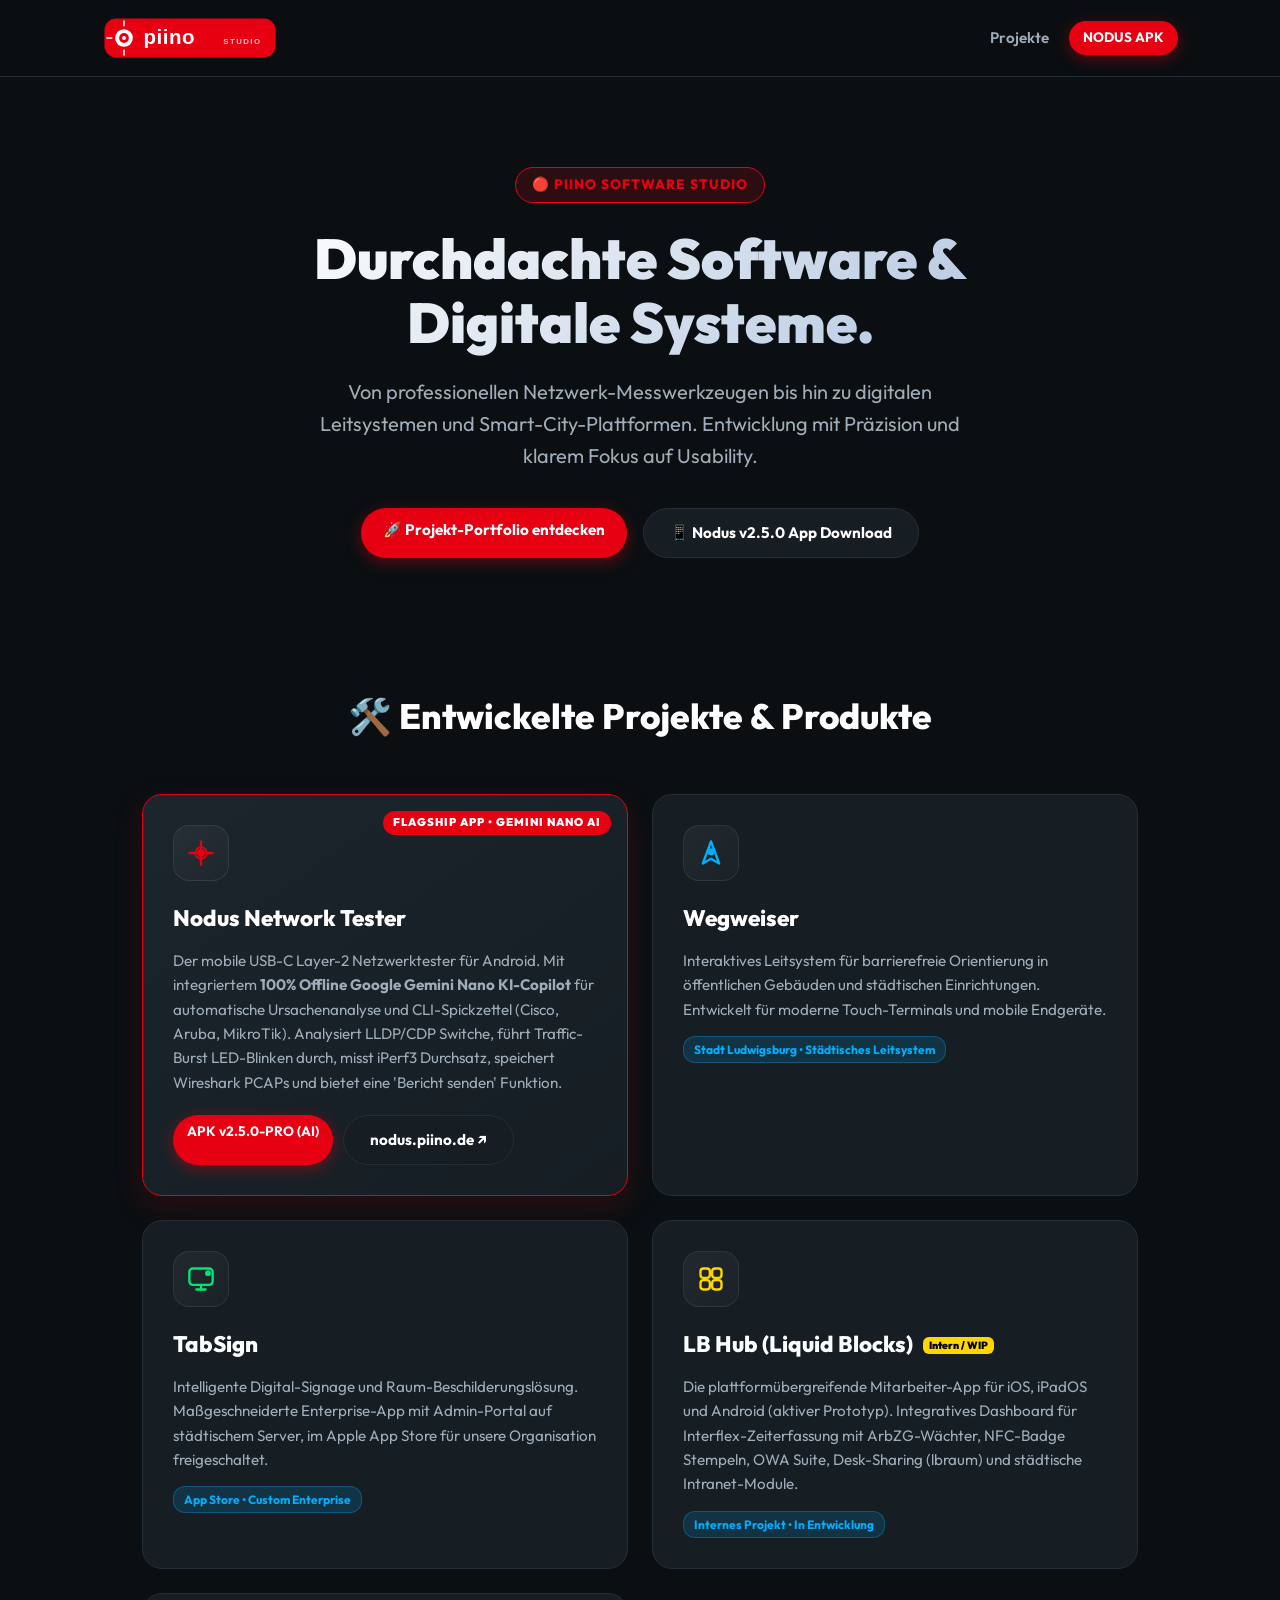
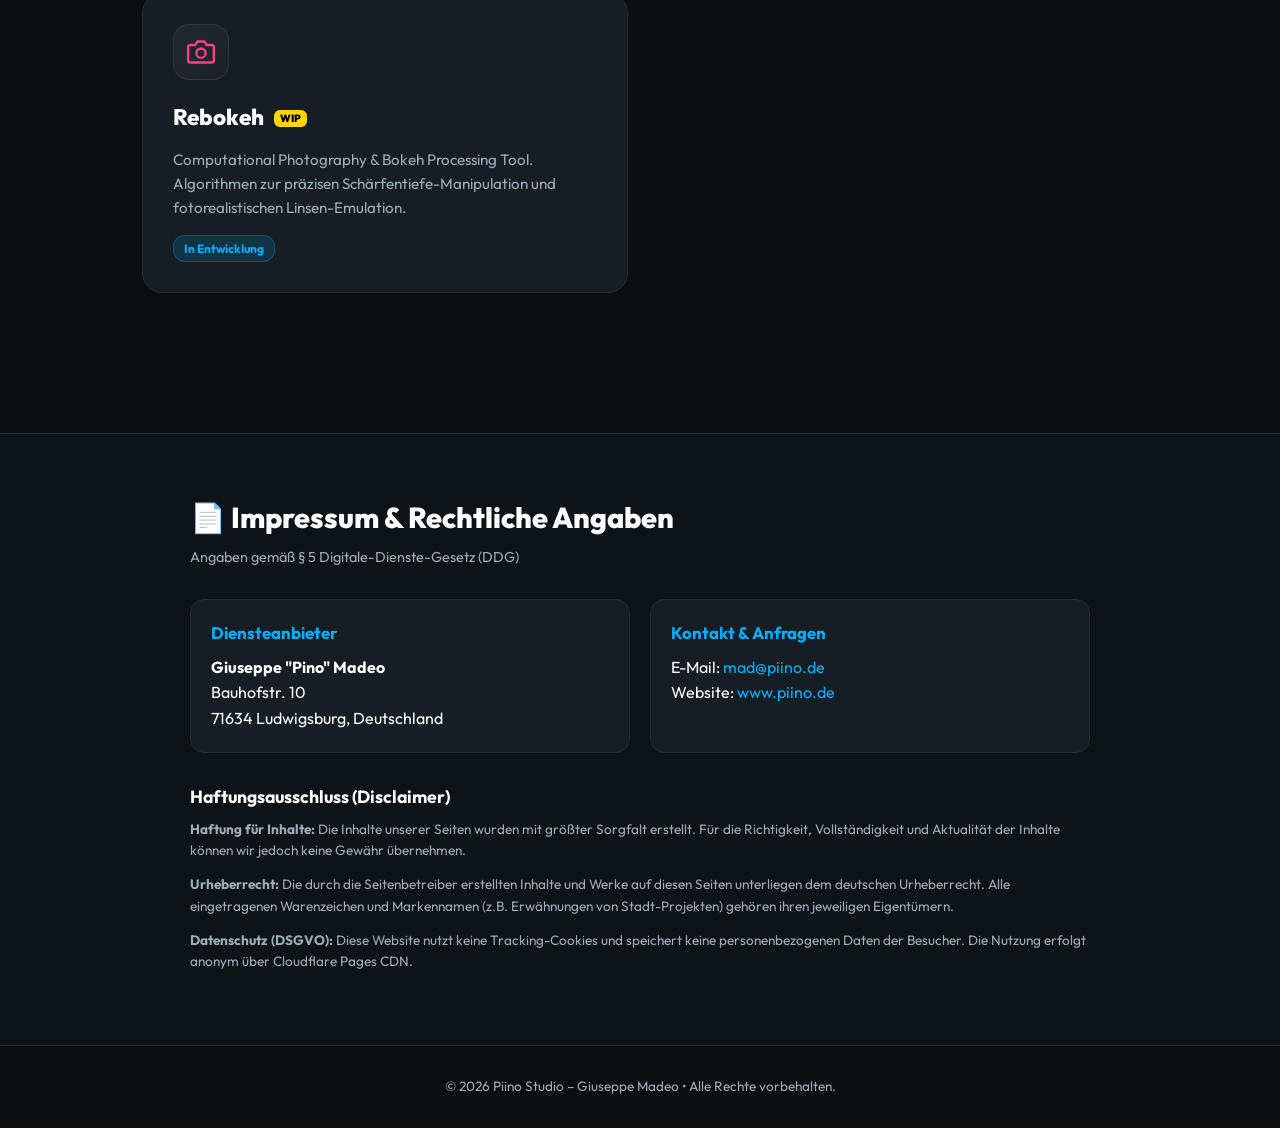
==== index.html @ a386ac79 "feat: Add Gemini Nano On-Device AI Copilot showcase & v2.5.0-PRO features to piino.de and nodus.piin" ====
<!DOCTYPE html>
<html lang="de">
<head>
  <meta charset="UTF-8">
  <meta name="viewport" content="width=device-width, initial-scale=1.0">
  <title>Piino Studio - Software & Digitale Lösungen</title>
  <meta name="description" content="Piino Studio entwickelt innovative Softwarelösungen: Nodus Netzwerktester, Wegweiser, TabSign und digitale Plattformen.">
  <link rel="preconnect" href="https://fonts.googleapis.com">
  <link rel="preconnect" href="https://fonts.gstatic.com" crossorigin>
  <link href="https://fonts.googleapis.com/css2?family=Outfit:wght@400;600;800;900&display=swap" rel="stylesheet">
  <link rel="stylesheet" href="styles.css">
</head>
<body>

  <!-- Navbar -->
  <nav class="navbar">
    <a href="#" class="nav-brand">
      <img src="piino-logo-legal.svg" alt="Piino Studio Logo" class="nav-logo-svg">
    </a>
    <div class="nav-links">
      <a href="#projekte" class="nav-link">Projekte</a>
      <a href="downloads/Nodus-v2.0.0-PRO.apk" download class="btn-primary btn-sm">NODUS APK</a>
    </div>
  </nav>

  <!-- Hero Section -->
  <section class="hero">
    <div class="badge-nintendo">🔴 PIINO SOFTWARE STUDIO</div>
    <h1>Durchdachte Software & Digitale Systeme.</h1>
    <p>Von professionellen Netzwerk-Messwerkzeugen bis hin zu digitalen Leitsystemen und Smart-City-Plattformen. Entwicklung mit Präzision und klarem Fokus auf Usability.</p>
    
    <div class="hero-actions">
      <a href="#projekte" class="btn-primary">🚀 Projekt-Portfolio entdecken</a>
      <a href="downloads/Nodus-v2.5.0-PRO.apk" download class="btn-secondary">📱 Nodus v2.5.0 App Download</a>
    </div>
  </section>

  <!-- Projects Showcase Section -->
  <section id="projekte" class="features">
    <h2 class="section-title">🛠️ Entwickelte Projekte & Produkte</h2>
    
    <div class="grid">
      <!-- Nodus (Flagship) -->
      <div class="card card-featured">
        <div class="card-badge">FLAGSHIP APP &bull; GEMINI NANO AI</div>
        <div class="card-icon-svg">
          <svg xmlns="http://www.w3.org/2000/svg" viewBox="0 0 24 24" fill="none" stroke="#E60012" stroke-width="2" stroke-linecap="round" stroke-linejoin="round">
            <path d="M12 2v6m0 8v6M2 12h6m8 0h6"/>
            <circle cx="12" cy="12" r="5" stroke="#E60012" stroke-width="1.5" fill="none"/>
            <circle cx="12" cy="12" r="2.5" fill="#E60012"/>
          </svg>
        </div>
        <h3>Nodus Network Tester</h3>
        <p>Der mobile USB-C Layer-2 Netzwerktester für Android. Mit integriertem <strong>100% Offline Google Gemini Nano KI-Copilot</strong> für automatische Ursachenanalyse und CLI-Spickzettel (Cisco, Aruba, MikroTik). Analysiert LLDP/CDP Switche, führt Traffic-Burst LED-Blinken durch, misst iPerf3 Durchsatz, speichert Wireshark PCAPs und bietet eine 'Bericht senden' Funktion.</p>
        <div class="card-actions">
          <a href="downloads/Nodus-v2.5.0-PRO.apk" download class="btn-primary btn-sm">APK v2.5.0-PRO (AI)</a>
          <a href="https://nodus.piino.de" target="_blank" class="btn-secondary btn-sm">nodus.piino.de ↗</a>
        </div>
      </div>

      <!-- Wegweiser -->
      <div class="card">
        <div class="card-icon-svg">
          <svg xmlns="http://www.w3.org/2000/svg" viewBox="0 0 24 24" fill="none" stroke="#00B0FF" stroke-width="2" stroke-linecap="round" stroke-linejoin="round">
            <polygon points="12 2 19 21 12 17 5 21 12 2"/>
            <circle cx="12" cy="11" r="2" fill="#00B0FF"/>
          </svg>
        </div>
        <h3>Wegweiser</h3>
        <p>Interaktives Leitsystem für barrierefreie Orientierung in öffentlichen Gebäuden und städtischen Einrichtungen. Entwickelt für moderne Touch-Terminals und mobile Endgeräte.</p>
        <div class="card-tag">Stadt Ludwigsburg &bull; Städtisches Leitsystem</div>
      </div>

      <!-- TabSign -->
      <div class="card">
        <div class="card-icon-svg">
          <svg xmlns="http://www.w3.org/2000/svg" viewBox="0 0 24 24" fill="none" stroke="#00E676" stroke-width="2" stroke-linecap="round" stroke-linejoin="round">
            <rect x="2" y="3" width="20" height="14" rx="3"/>
            <line x1="8" y1="21" x2="16" y2="21"/>
            <line x1="12" y1="17" x2="12" y2="21"/>
            <circle cx="18" cy="7" r="1.5" fill="#00E676"/>
          </svg>
        </div>
        <h3>TabSign</h3>
        <p>Intelligente Digital-Signage und Raum-Beschilderungslösung. Maßgeschneiderte Enterprise-App mit Admin-Portal auf städtischem Server, im Apple App Store für unsere Organisation freigeschaltet.</p>
        <div class="card-tag">App Store &bull; Custom Enterprise</div>
      </div>

      <!-- LB Hub (Liquid Blocks) -->
      <div class="card">
        <div class="card-icon-svg">
          <svg xmlns="http://www.w3.org/2000/svg" viewBox="0 0 24 24" fill="none" stroke="#FFD600" stroke-width="2" stroke-linecap="round" stroke-linejoin="round">
            <rect x="3" y="3" width="8" height="8" rx="2.5"/>
            <rect x="13" y="3" width="8" height="8" rx="2.5"/>
            <rect x="3" y="13" width="8" height="8" rx="2.5"/>
            <rect x="13" y="13" width="8" height="8" rx="2.5"/>
          </svg>
        </div>
        <h3>LB Hub (Liquid Blocks) <span class="wip-badge">Intern / WIP</span></h3>
        <p>Die plattformübergreifende Mitarbeiter-App für iOS, iPadOS und Android (aktiver Prototyp). Integratives Dashboard für Interflex-Zeiterfassung mit ArbZG-Wächter, NFC-Badge Stempeln, OWA Suite, Desk-Sharing (lbraum) und städtische Intranet-Module.</p>
        <div class="card-tag">Internes Projekt &bull; In Entwicklung</div>
      </div>

      <!-- Rebokeh (WIP) -->
      <div class="card">
        <div class="card-icon-svg">
          <svg xmlns="http://www.w3.org/2000/svg" viewBox="0 0 24 24" fill="none" stroke="#FF4081" stroke-width="2" stroke-linecap="round" stroke-linejoin="round">
            <path d="M23 19a2 2 0 0 1-2 2H3a2 2 0 0 1-2-2V8a2 2 0 0 1 2-2h4l2-3h6l2 3h4a2 2 0 0 1 2 2z"/>
            <circle cx="12" cy="13" r="4"/>
          </svg>
        </div>
        <h3>Rebokeh <span class="wip-badge">WIP</span></h3>
        <p>Computational Photography & Bokeh Processing Tool. Algorithmen zur präzisen Schärfentiefe-Manipulation und fotorealistischen Linsen-Emulation.</p>
        <div class="card-tag">In Entwicklung</div>
      </div>
    </div>
  </section>

  <!-- Legal Impressum & Privacy Section -->
  <section id="impressum" class="impressum-section">
    <div class="impressum-container">
      <h2>📄 Impressum & Rechtliche Angaben</h2>
      <p class="impressum-subtitle">Angaben gemäß § 5 Digitale-Dienste-Gesetz (DDG)</p>

      <div class="impressum-grid">
        <div class="impressum-block">
          <h4>Diensteanbieter</h4>
          <p><strong>Giuseppe "Pino" Madeo</strong><br>
          Bauhofstr. 10<br>
          71634 Ludwigsburg, Deutschland</p>
        </div>

        <div class="impressum-block">
          <h4>Kontakt & Anfragen</h4>
          <p>E-Mail: <a href="mailto:mad@piino.de">mad@piino.de</a><br>
          Website: <a href="https://www.piino.de">www.piino.de</a></p>
        </div>
      </div>

      <div class="impressum-legal-text">
        <h4>Haftungsausschluss (Disclaimer)</h4>
        <p><strong>Haftung für Inhalte:</strong> Die Inhalte unserer Seiten wurden mit größter Sorgfalt erstellt. Für die Richtigkeit, Vollständigkeit und Aktualität der Inhalte können wir jedoch keine Gewähr übernehmen.</p>
        <p><strong>Urheberrecht:</strong> Die durch die Seitenbetreiber erstellten Inhalte und Werke auf diesen Seiten unterliegen dem deutschen Urheberrecht. Alle eingetragenen Warenzeichen und Markennamen (z.B. Erwähnungen von Stadt-Projekten) gehören ihren jeweiligen Eigentümern.</p>
        <p><strong>Datenschutz (DSGVO):</strong> Diese Website nutzt keine Tracking-Cookies und speichert keine personenbezogenen Daten der Besucher. Die Nutzung erfolgt anonym über Cloudflare Pages CDN.</p>
      </div>
    </div>
  </section>

  <!-- Footer -->
  <footer>
    <p>&copy; 2026 Piino Studio – Giuseppe Madeo &bull; Alle Rechte vorbehalten.</p>
  </footer>

  <script>
    // Subdomain routing: If entered via nodus.piino.de, load dedicated Nodus Landing Page nodus.html
    if (window.location.hostname.startsWith('nodus.')) {
      window.location.replace('nodus.html');
    }
  </script>
</body>
</html>
---- styles.css ----
:root {
  --piino-red: #E60012;
  --piino-red-hover: #CC0010;
  --bg-dark: #0B0F12;
  --card-bg: #161E24;
  --card-border: #242E36;
  --text-white: #FFFFFF;
  --text-gray: #9EADB9;
  --accent-green: #00E676;
  --accent-cyan: #00B0FF;
  --accent-yellow: #FFD600;
  --font-family: 'Outfit', -apple-system, BlinkMacSystemFont, 'Segoe UI', Roboto, sans-serif;
}

* {
  box-sizing: border-box;
  margin: 0;
  padding: 0;
}

body {
  background-color: var(--bg-dark);
  color: var(--text-white);
  font-family: var(--font-family);
  line-height: 1.6;
  overflow-x: hidden;
}

/* Header & Navbar */
.navbar {
  display: flex;
  justify-content: space-between;
  align-items: center;
  padding: 16px 8%;
  background: rgba(11, 15, 18, 0.85);
  backdrop-filter: blur(12px);
  position: sticky;
  top: 0;
  z-index: 100;
  border-bottom: 1px solid var(--card-border);
}

.nav-brand {
  display: flex;
  align-items: center;
  text-decoration: none;
}

.nav-logo-svg {
  height: 44px;
  width: auto;
  transition: transform 0.2s ease;
}

.nav-logo-svg:hover {
  transform: scale(1.03);
}

.nav-links {
  display: flex;
  align-items: center;
  gap: 20px;
}

.nav-link {
  color: var(--text-gray);
  text-decoration: none;
  font-weight: 600;
  font-size: 0.95rem;
  transition: color 0.2s ease;
}

.nav-link:hover {
  color: var(--text-white);
}

.btn-primary {
  background-color: var(--piino-red);
  color: var(--text-white);
  padding: 10px 22px;
  border-radius: 50px;
  text-decoration: none;
  font-weight: 700;
  font-size: 0.95rem;
  transition: all 0.2s ease;
  box-shadow: 0 4px 15px rgba(230, 0, 18, 0.4);
}

.btn-primary:hover {
  background-color: var(--piino-red-hover);
  transform: translateY(-2px);
  box-shadow: 0 6px 20px rgba(230, 0, 18, 0.6);
}

.btn-sm {
  padding: 6px 14px;
  font-size: 0.85rem;
}

/* Hero Section */
.hero {
  text-align: center;
  padding: 90px 8% 70px;
  max-width: 1000px;
  margin: 0 auto;
}

.badge-nintendo {
  display: inline-flex;
  align-items: center;
  gap: 8px;
  background: rgba(230, 0, 18, 0.15);
  border: 1px solid var(--piino-red);
  color: var(--piino-red);
  padding: 6px 16px;
  border-radius: 50px;
  font-size: 0.85rem;
  font-weight: 800;
  letter-spacing: 1px;
  text-transform: uppercase;
  margin-bottom: 24px;
}

.hero h1 {
  font-size: 3.5rem;
  font-weight: 900;
  line-height: 1.15;
  margin-bottom: 20px;
  background: linear-gradient(135deg, #FFFFFF 0%, #B0C4DE 100%);
  -webkit-background-clip: text;
  -webkit-text-fill-color: transparent;
}

.hero p {
  font-size: 1.25rem;
  color: var(--text-gray);
  max-width: 680px;
  margin: 0 auto 36px;
}

.hero-actions {
  display: flex;
  justify-content: center;
  gap: 16px;
  flex-wrap: wrap;
}

.btn-secondary {
  background-color: var(--card-bg);
  border: 1px solid var(--card-border);
  color: var(--text-white);
  padding: 12px 26px;
  border-radius: 50px;
  text-decoration: none;
  font-weight: 700;
  font-size: 0.95rem;
  transition: all 0.2s ease;
}

.btn-secondary:hover {
  border-color: var(--accent-cyan);
  color: var(--accent-cyan);
}

/* App Showcase Grid */
.features {
  padding: 60px 8%;
  max-width: 1200px;
  margin: 0 auto;
}

.section-title {
  text-align: center;
  font-size: 2.2rem;
  font-weight: 800;
  margin-bottom: 50px;
}

.grid {
  display: grid;
  grid-template-columns: repeat(auto-fit, minmax(320px, 1fr));
  gap: 24px;
}

.card {
  position: relative;
  background-color: var(--card-bg);
  border: 1px solid var(--card-border);
  border-radius: 20px;
  padding: 30px;
  transition: transform 0.2s ease, border-color 0.2s ease;
}

.card:hover {
  transform: translateY(-4px);
  border-color: rgba(230, 0, 18, 0.5);
}

.card-featured {
  border: 1px solid var(--piino-red);
  background: linear-gradient(145deg, #1C242C 0%, #161E24 100%);
  box-shadow: 0 10px 30px rgba(230, 0, 18, 0.15);
}

.card-badge {
  position: absolute;
  top: 16px;
  right: 16px;
  background: var(--piino-red);
  color: var(--text-white);
  font-size: 0.7rem;
  font-weight: 900;
  padding: 3px 10px;
  border-radius: 20px;
  letter-spacing: 1px;
}

.card-tag {
  display: inline-block;
  margin-top: 14px;
  background: rgba(0, 176, 255, 0.15);
  color: var(--accent-cyan);
  border: 1px solid rgba(0, 176, 255, 0.3);
  font-size: 0.75rem;
  font-weight: 700;
  padding: 3px 10px;
  border-radius: 12px;
}

.wip-badge {
  background: var(--accent-yellow);
  color: #000000;
  font-size: 0.65rem;
  font-weight: 900;
  padding: 2px 6px;
  border-radius: 6px;
  vertical-align: middle;
  margin-left: 6px;
}

.card-icon-svg {
  width: 56px;
  height: 56px;
  display: flex;
  align-items: center;
  justify-content: center;
  background: linear-gradient(135deg, rgba(255, 255, 255, 0.05) 0%, rgba(255, 255, 255, 0.02) 100%);
  border: 1px solid rgba(255, 255, 255, 0.08);
  border-radius: 16px;
  margin-bottom: 20px;
  transition: all 0.2s ease;
}

.card-icon-svg svg {
  width: 28px;
  height: 28px;
}

.card:hover .card-icon-svg {
  background: rgba(230, 0, 18, 0.12);
  border-color: rgba(230, 0, 18, 0.4);
  transform: scale(1.06);
  box-shadow: 0 4px 20px rgba(230, 0, 18, 0.25);
}

.card h3 {
  font-size: 1.4rem;
  margin-bottom: 12px;
  font-weight: 800;
}

.card p {
  color: var(--text-gray);
  font-size: 0.95rem;
}

.card-actions {
  display: flex;
  gap: 10px;
  margin-top: 20px;
}

/* Impressum & Legal Section */
.impressum-section {
  padding: 60px 8%;
  background: #0E1317;
  border-top: 1px solid var(--card-border);
  margin-top: 80px;
}

.impressum-container {
  max-width: 900px;
  margin: 0 auto;
}

.impressum-container h2 {
  font-size: 1.8rem;
  font-weight: 800;
  margin-bottom: 6px;
}

.impressum-subtitle {
  color: var(--text-gray);
  font-size: 0.9rem;
  margin-bottom: 30px;
}

.impressum-grid {
  display: grid;
  grid-template-columns: repeat(auto-fit, minmax(280px, 1fr));
  gap: 20px;
  margin-bottom: 30px;
}

.impressum-block {
  background: var(--card-bg);
  border: 1px solid var(--card-border);
  padding: 20px;
  border-radius: 14.dp;
  border-radius: 14px;
}

.impressum-block h4 {
  color: var(--accent-cyan);
  margin-bottom: 8px;
  font-size: 1.05rem;
}

.impressum-block a {
  color: var(--accent-cyan);
  text-decoration: none;
}

.impressum-legal-text h4 {
  font-size: 1.1rem;
  margin-top: 20px;
  margin-bottom: 8px;
  color: var(--text-white);
}

.impressum-legal-text p {
  color: var(--text-gray);
  font-size: 0.85rem;
  margin-bottom: 12px;
}

/* Footer */
footer {
  text-align: center;
  padding: 30px 8%;
  border-top: 1px solid var(--card-border);
  color: var(--text-gray);
  font-size: 0.85rem;
}

html, body {
  overflow-x: hidden !important;
  max-width: 100vw;
}

/* Comparison Section */
.comparison-section {
  padding: 80px 8% 40px;
  max-width: 1200px;
  margin: 0 auto;
}

.section-subtitle {
  text-align: center;
  color: var(--text-gray);
  font-size: 1.1rem;
  margin-top: -35px;
  margin-bottom: 50px;
}

.table-container {
  overflow-x: auto;
  background: var(--card-bg);
  border: 1px solid var(--card-border);
  border-radius: 20px;
  box-shadow: 0 10px 40px rgba(0, 0, 0, 0.4);
  -webkit-overflow-scrolling: touch;
}

.comparison-table {
  width: 100%;
  border-collapse: collapse;
  text-align: left;
  min-width: 700px;
}

.comparison-table th, 
.comparison-table td {
  padding: 18px 22px;
  border-bottom: 1px solid rgba(255, 255, 255, 0.06);
}

.comparison-table th {
  background: #11171D;
  font-size: 0.95rem;
  font-weight: 800;
  color: var(--text-white);
  text-transform: uppercase;
  letter-spacing: 0.5px;
}

.table-subtext {
  font-size: 0.75rem;
  color: var(--text-gray);
  font-weight: 400;
  text-transform: none;
  display: block;
  margin-top: 4px;
}

.table-badge {
  display: inline-block;
  background: var(--piino-red);
  color: var(--text-white);
  font-size: 0.7rem;
  padding: 3px 8px;
  border-radius: 12px;
  font-weight: 800;
  margin-top: 4px;
  letter-spacing: 0;
  text-transform: none;
}

.comparison-table tr:last-child td {
  border-bottom: none;
}

.feature-name {
  font-weight: 700;
  color: var(--text-white);
  width: 32%;
}

.highlight-col {
  background: rgba(230, 0, 18, 0.08);
  border-left: 1px solid rgba(230, 0, 18, 0.3);
  border-right: 1px solid rgba(230, 0, 18, 0.3);
}

.comparison-table th.highlight-col {
  background: rgba(230, 0, 18, 0.2);
  color: #FF4D5E;
}

.status-badge {
  display: inline-block;
  padding: 4px 12px;
  border-radius: 20px;
  font-size: 0.85rem;
  font-weight: 700;
}

.status-success {
  background: rgba(0, 230, 118, 0.15);
  color: var(--accent-green);
  border: 1px solid rgba(0, 230, 118, 0.3);
}

.status-neutral {
  background: rgba(255, 255, 255, 0.08);
  color: var(--text-gray);
}

.status-icon {
  font-weight: 700;
  font-size: 1rem;
}

.status-icon small {
  color: var(--text-gray);
  font-size: 0.8rem;
  font-weight: normal;
}

/* FAQ Section */
.faq-section {
  padding: 60px 8% 80px;
  max-width: 960px;
  margin: 0 auto;
}

.faq-container {
  display: flex;
  flex-direction: column;
  gap: 16px;
  margin-top: 40px;
}

.faq-item {
  background: var(--card-bg);
  border: 1px solid var(--card-border);
  border-radius: 16px;
  overflow: hidden;
  transition: border-color 0.2s ease, transform 0.2s ease;
}

.faq-item:hover {
  border-color: rgba(0, 176, 255, 0.4);
}

.faq-item[open] {
  border-color: var(--piino-red);
  box-shadow: 0 4px 20px rgba(230, 0, 18, 0.1);
}

.faq-question {
  padding: 22px 26px;
  font-size: 1.15rem;
  font-weight: 700;
  color: var(--text-white);
  cursor: pointer;
  display: flex;
  justify-content: space-between;
  align-items: center;
  list-style: none;
  user-select: none;
}

.faq-question::-webkit-details-marker {
  display: none;
}

.faq-icon {
  font-size: 1.4rem;
  font-weight: 800;
  color: var(--accent-cyan);
  transition: transform 0.3s ease;
  margin-left: 16px;
  flex-shrink: 0;
}

.faq-item[open] .faq-icon {
  transform: rotate(45deg);
  color: var(--piino-red);
}

.faq-answer {
  padding: 0 26px 22px;
  color: var(--text-gray);
  font-size: 1rem;
  line-height: 1.7;
  border-top: 1px solid rgba(255, 255, 255, 0.04);
  margin-top: 4px;
  padding-top: 16px;
}

@media (max-width: 768px) {
  .navbar {
    padding: 12px 4%;
  }
  .nav-logo-svg {
    height: 34px;
  }
  .nav-links {
    gap: 10px;
  }
  .nav-link {
    font-size: 0.85rem;
  }
  .btn-primary {
    padding: 8px 14px;
    font-size: 0.8rem;
  }
  .btn-sm {
    padding: 6px 12px;
    font-size: 0.75rem;
  }
  .hero {
    padding: 50px 5% 40px;
  }
  .hero h1 {
    font-size: 2.2rem;
  }
  .hero p {
    font-size: 1rem;
  }
  .features, .comparison-section, .faq-section {
    padding: 40px 4%;
  }
  .grid, .feature-detail-grid {
    grid-template-columns: 1fr;
    gap: 18px;
  }
  .card, .detail-card {
    padding: 22px;
  }
  .tech-specs {
    padding: 24px 16px;
  }
  .spec-item {
    flex-direction: column;
    gap: 4px;
  }
  .comparison-table th, 
  .comparison-table td {
    padding: 12px 14px;
    font-size: 0.88rem;
  }
  .faq-question {
    padding: 16px 18px;
    font-size: 1rem;
  }
  .faq-answer {
    padding: 0 18px 18px;
    padding-top: 12px;
    font-size: 0.92rem;
  }
}
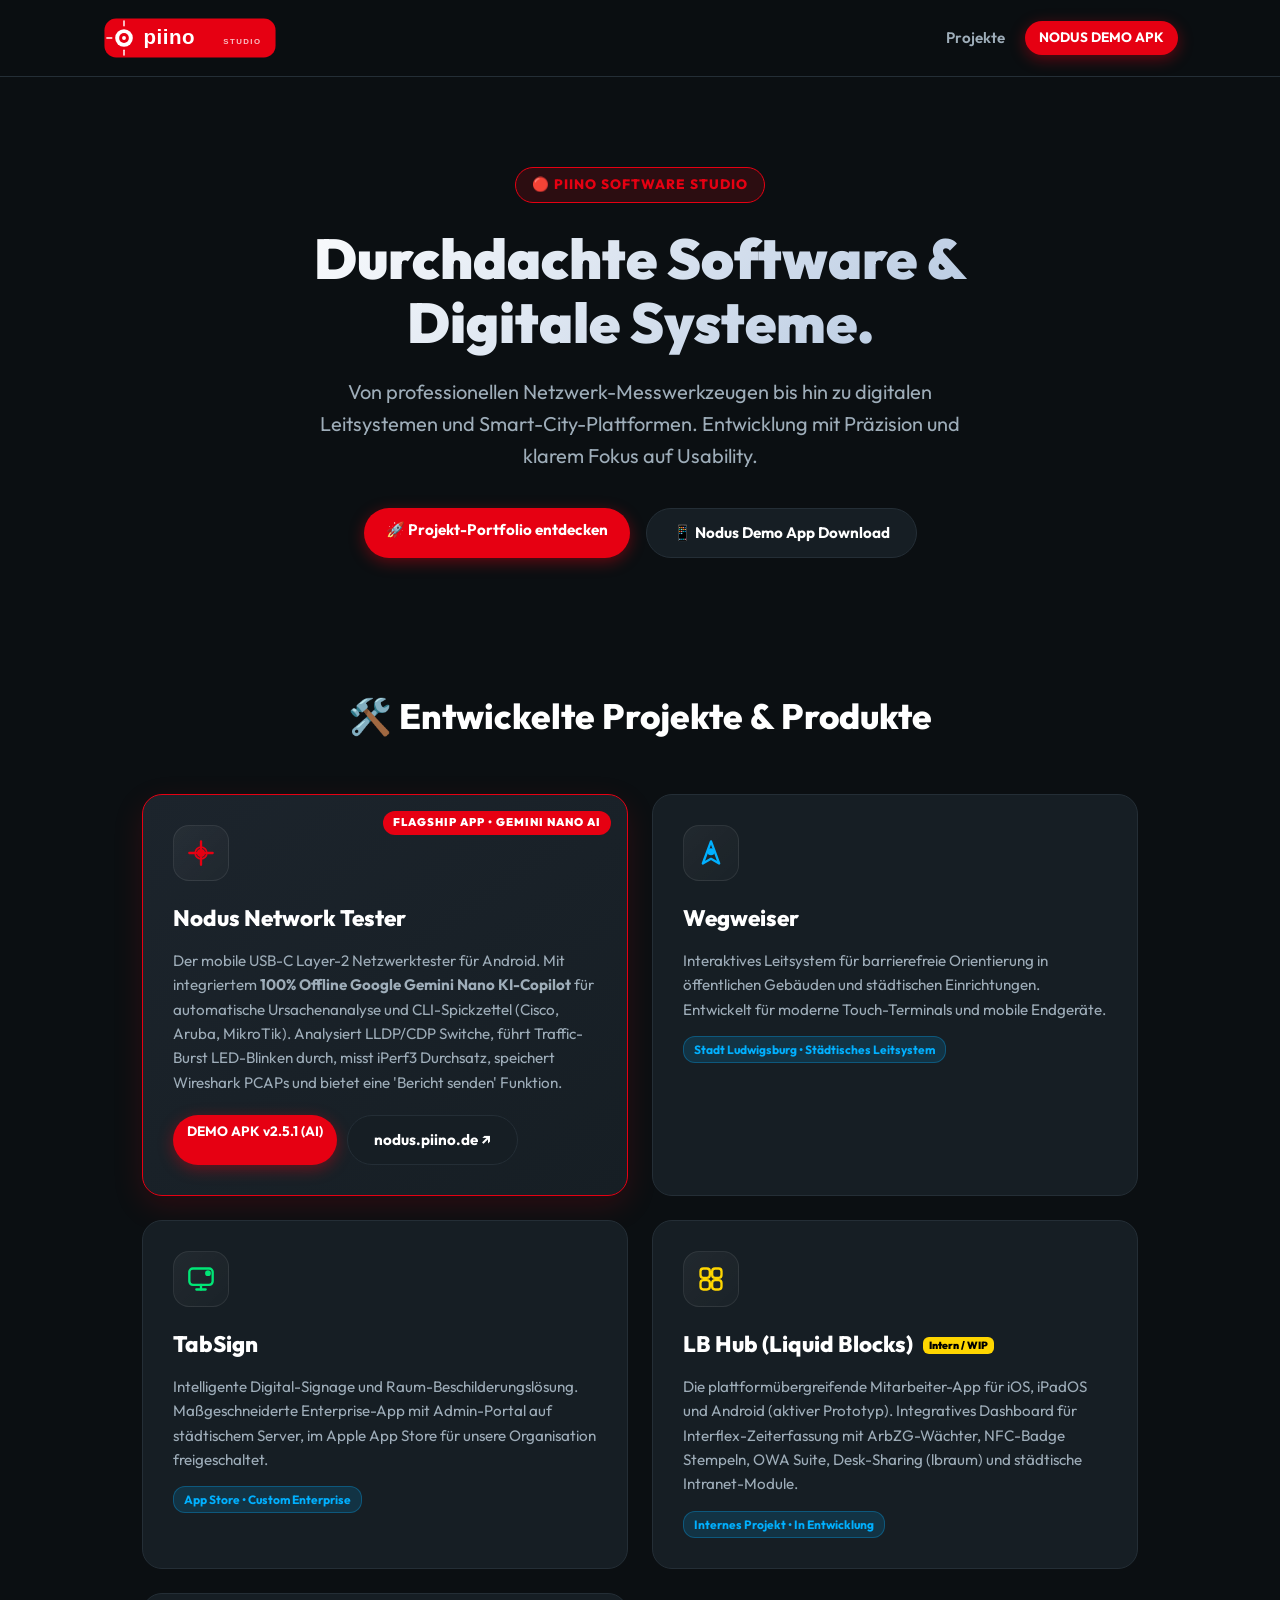
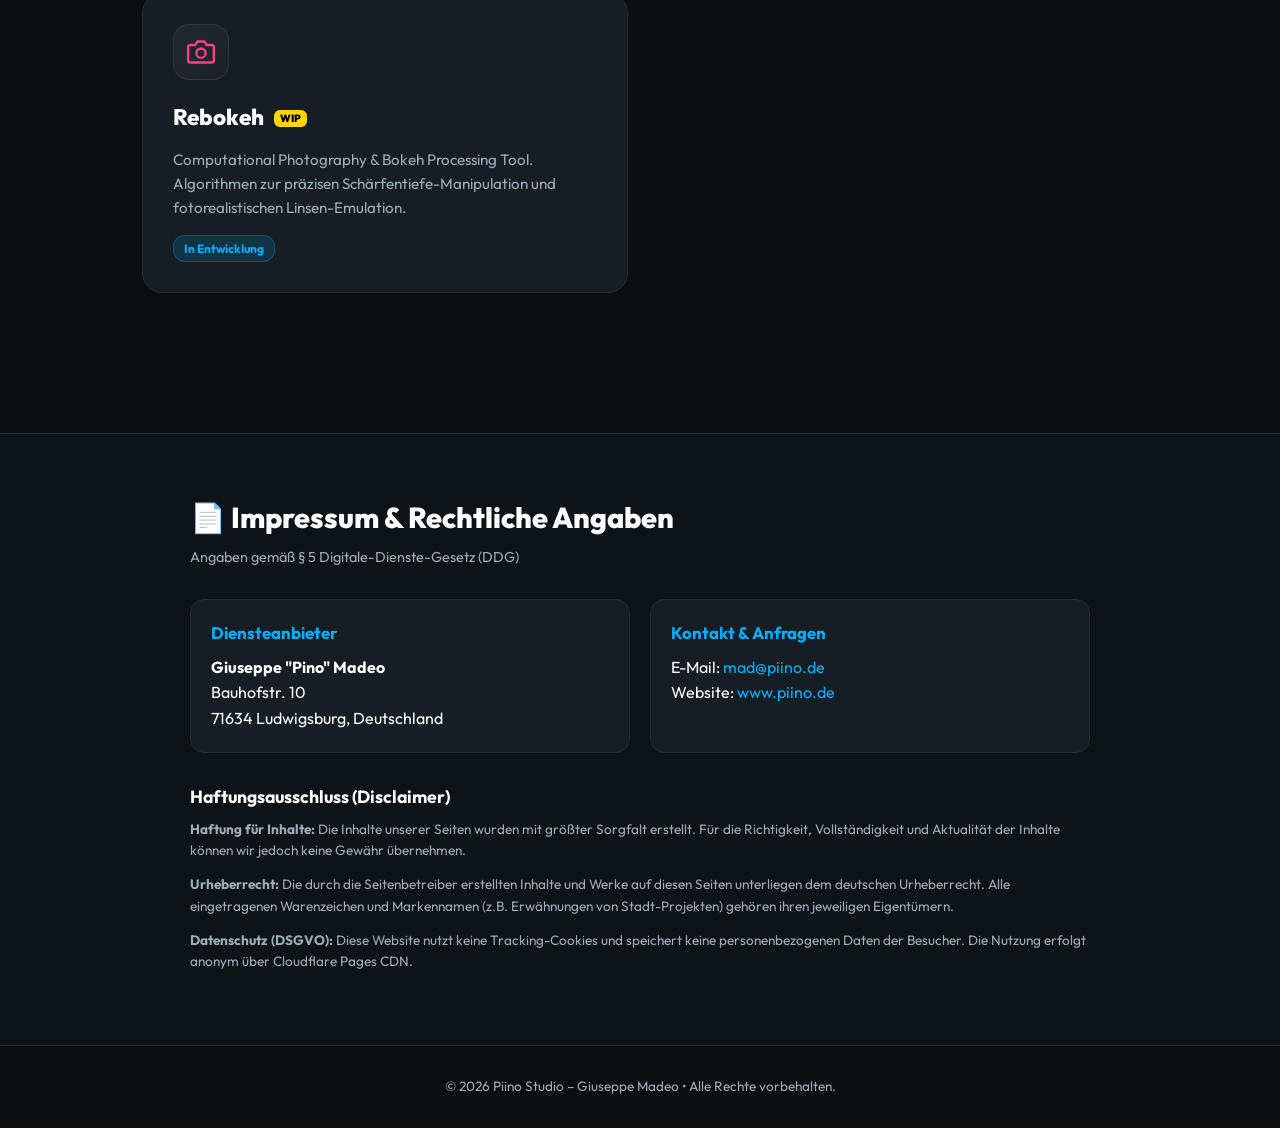
==== commit 78573ccb: "Deploy Nodus v2.5.1-DEMO, remove all PRO APKs" ====
--- a/index.html
+++ b/index.html
@@ -19,7 +19,7 @@
     </a>
     <div class="nav-links">
       <a href="#projekte" class="nav-link">Projekte</a>
-      <a href="downloads/Nodus-v2.0.0-PRO.apk" download class="btn-primary btn-sm">NODUS APK</a>
+      <a href="downloads/Nodus-v2.5.1-DEMO.apk" download class="btn-primary btn-sm">NODUS DEMO APK</a>
     </div>
   </nav>
 
@@ -31,7 +31,7 @@
     
     <div class="hero-actions">
       <a href="#projekte" class="btn-primary">🚀 Projekt-Portfolio entdecken</a>
-      <a href="downloads/Nodus-v2.5.0-PRO.apk" download class="btn-secondary">📱 Nodus v2.5.0 App Download</a>
+      <a href="downloads/Nodus-v2.5.1-DEMO.apk" download class="btn-secondary">📱 Nodus Demo App Download</a>
     </div>
   </section>
 
@@ -53,7 +53,7 @@
         <h3>Nodus Network Tester</h3>
         <p>Der mobile USB-C Layer-2 Netzwerktester für Android. Mit integriertem <strong>100% Offline Google Gemini Nano KI-Copilot</strong> für automatische Ursachenanalyse und CLI-Spickzettel (Cisco, Aruba, MikroTik). Analysiert LLDP/CDP Switche, führt Traffic-Burst LED-Blinken durch, misst iPerf3 Durchsatz, speichert Wireshark PCAPs und bietet eine 'Bericht senden' Funktion.</p>
         <div class="card-actions">
-          <a href="downloads/Nodus-v2.5.0-PRO.apk" download class="btn-primary btn-sm">APK v2.5.0-PRO (AI)</a>
+          <a href="downloads/Nodus-v2.5.1-DEMO.apk" download class="btn-primary btn-sm">DEMO APK v2.5.1 (AI)</a>
           <a href="https://nodus.piino.de" target="_blank" class="btn-secondary btn-sm">nodus.piino.de ↗</a>
         </div>
       </div>
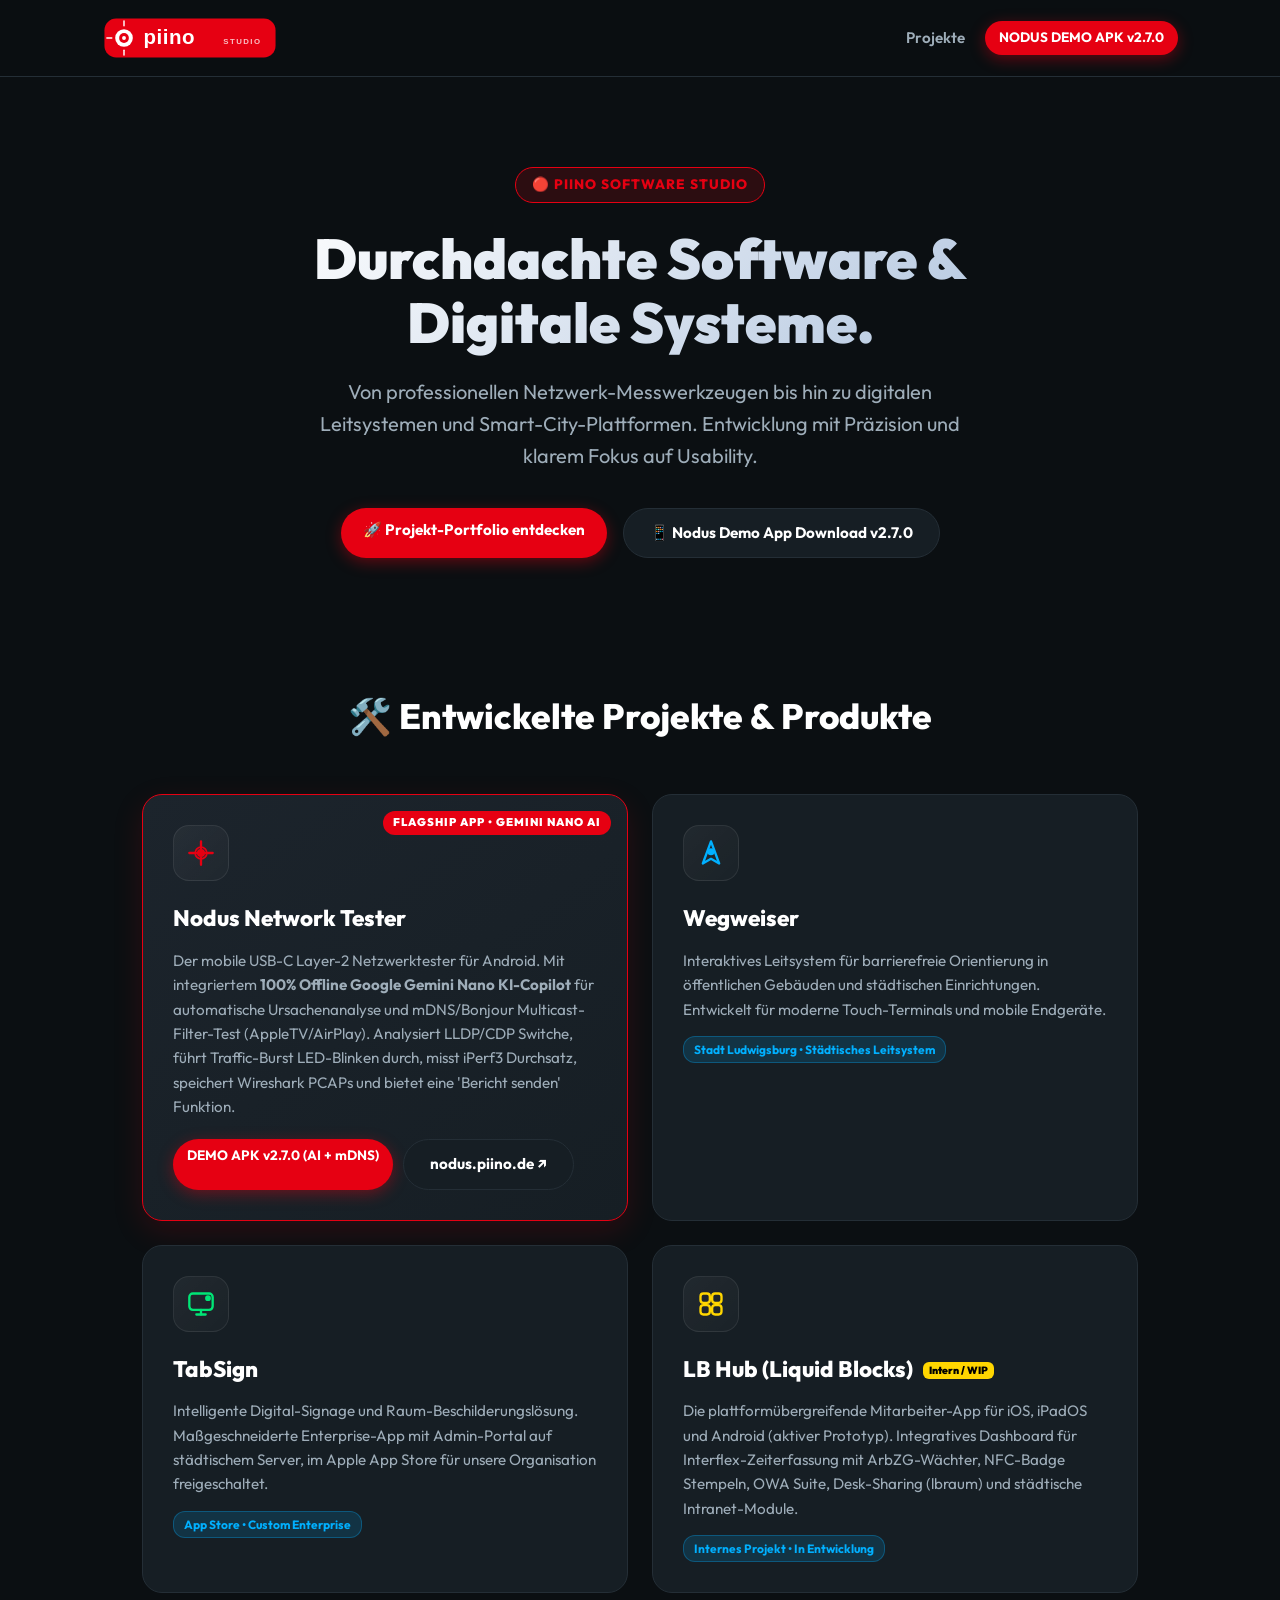
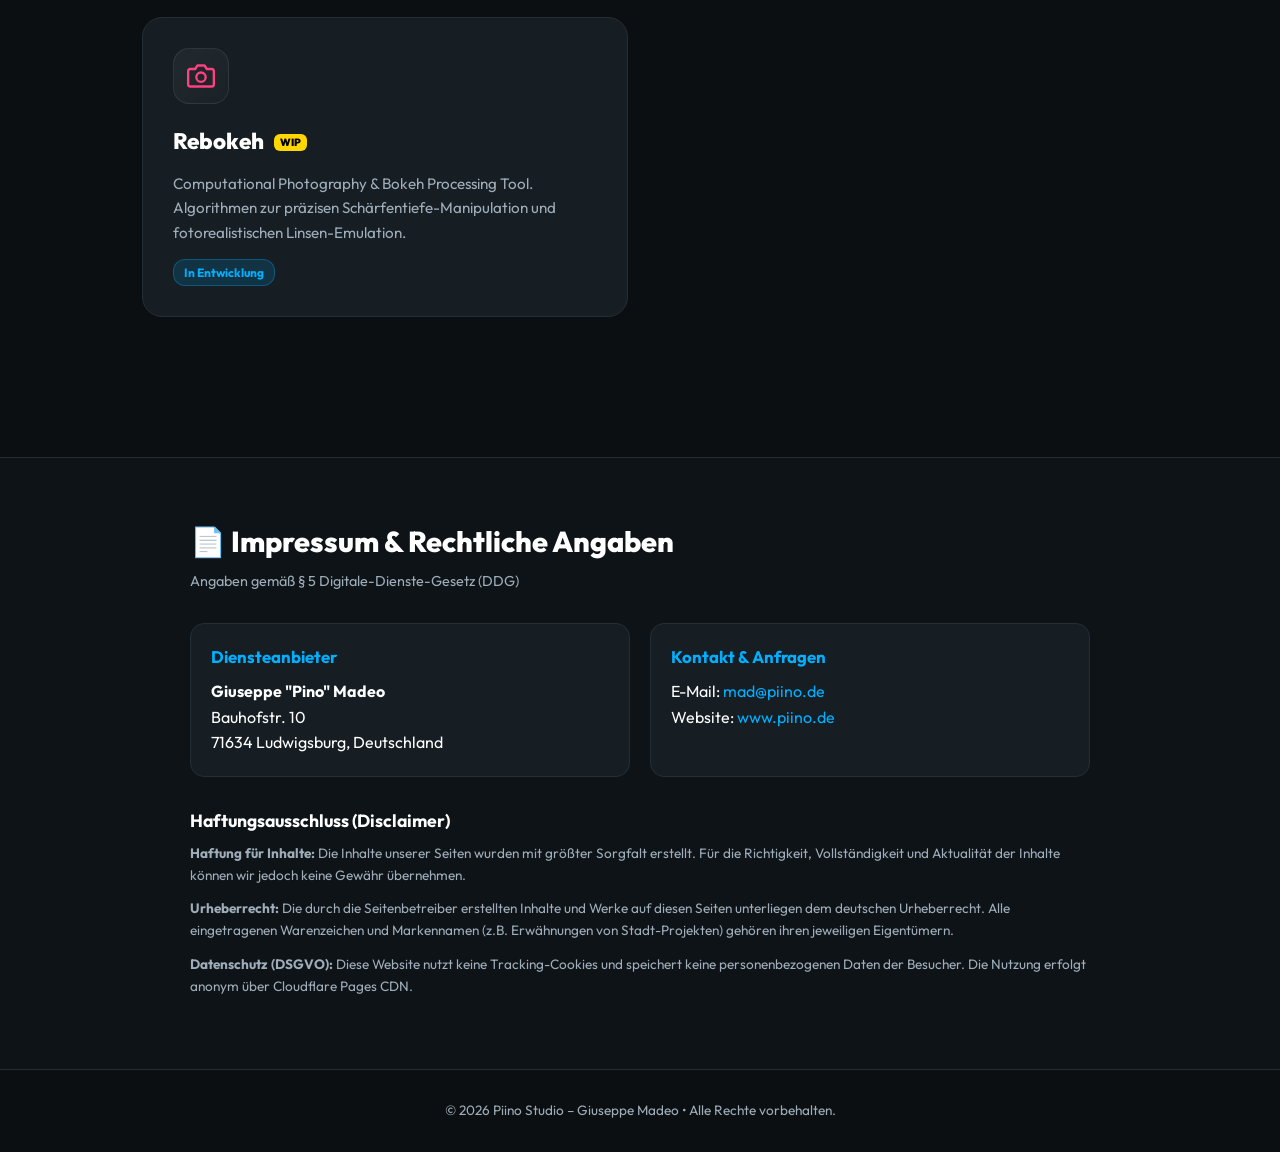
==== commit 51ab17da: "Update all website references & download links to Nodus v2.7.0-DEMO" ====
--- a/index.html
+++ b/index.html
@@ -19,7 +19,7 @@
     </a>
     <div class="nav-links">
       <a href="#projekte" class="nav-link">Projekte</a>
-      <a href="downloads/Nodus-v2.5.1-DEMO.apk" download class="btn-primary btn-sm">NODUS DEMO APK</a>
+      <a href="downloads/Nodus-v2.7.0-DEMO.apk" download class="btn-primary btn-sm">NODUS DEMO APK v2.7.0</a>
     </div>
   </nav>
 
@@ -31,7 +31,7 @@
     
     <div class="hero-actions">
       <a href="#projekte" class="btn-primary">🚀 Projekt-Portfolio entdecken</a>
-      <a href="downloads/Nodus-v2.5.1-DEMO.apk" download class="btn-secondary">📱 Nodus Demo App Download</a>
+      <a href="downloads/Nodus-v2.7.0-DEMO.apk" download class="btn-secondary">📱 Nodus Demo App Download v2.7.0</a>
     </div>
   </section>
 
@@ -51,9 +51,9 @@
           </svg>
         </div>
         <h3>Nodus Network Tester</h3>
-        <p>Der mobile USB-C Layer-2 Netzwerktester für Android. Mit integriertem <strong>100% Offline Google Gemini Nano KI-Copilot</strong> für automatische Ursachenanalyse und CLI-Spickzettel (Cisco, Aruba, MikroTik). Analysiert LLDP/CDP Switche, führt Traffic-Burst LED-Blinken durch, misst iPerf3 Durchsatz, speichert Wireshark PCAPs und bietet eine 'Bericht senden' Funktion.</p>
+        <p>Der mobile USB-C Layer-2 Netzwerktester für Android. Mit integriertem <strong>100% Offline Google Gemini Nano KI-Copilot</strong> für automatische Ursachenanalyse und mDNS/Bonjour Multicast-Filter-Test (AppleTV/AirPlay). Analysiert LLDP/CDP Switche, führt Traffic-Burst LED-Blinken durch, misst iPerf3 Durchsatz, speichert Wireshark PCAPs und bietet eine 'Bericht senden' Funktion.</p>
         <div class="card-actions">
-          <a href="downloads/Nodus-v2.5.1-DEMO.apk" download class="btn-primary btn-sm">DEMO APK v2.5.1 (AI)</a>
+          <a href="downloads/Nodus-v2.7.0-DEMO.apk" download class="btn-primary btn-sm">DEMO APK v2.7.0 (AI + mDNS)</a>
           <a href="https://nodus.piino.de" target="_blank" class="btn-secondary btn-sm">nodus.piino.de ↗</a>
         </div>
       </div>
--- a/styles.css
+++ b/styles.css
@@ -610,4 +610,38 @@
     padding-top: 12px;
     font-size: 0.92rem;
   }
-}
+  .hero-actions {
+    flex-direction: column;
+    width: 100%;
+    gap: 12px;
+  }
+  .hero-actions .btn-primary,
+  .hero-actions .btn-secondary {
+    width: 100%;
+    max-width: 100%;
+    box-sizing: border-box;
+    text-align: center;
+    justify-content: center;
+    padding: 12px 18px;
+    font-size: 0.95rem;
+  }
+  .btn-cta-footer {
+    width: 100%;
+    padding: 12px 16px;
+    font-size: 0.92rem;
+  }
+}
+
+.btn-cta-footer {
+  font-size: 1.05rem;
+  padding: 14px 28px;
+  display: inline-flex;
+  align-items: center;
+  justify-content: center;
+  text-align: center;
+  max-width: 100%;
+  box-sizing: border-box;
+  white-space: normal;
+  line-height: 1.3;
+}
+
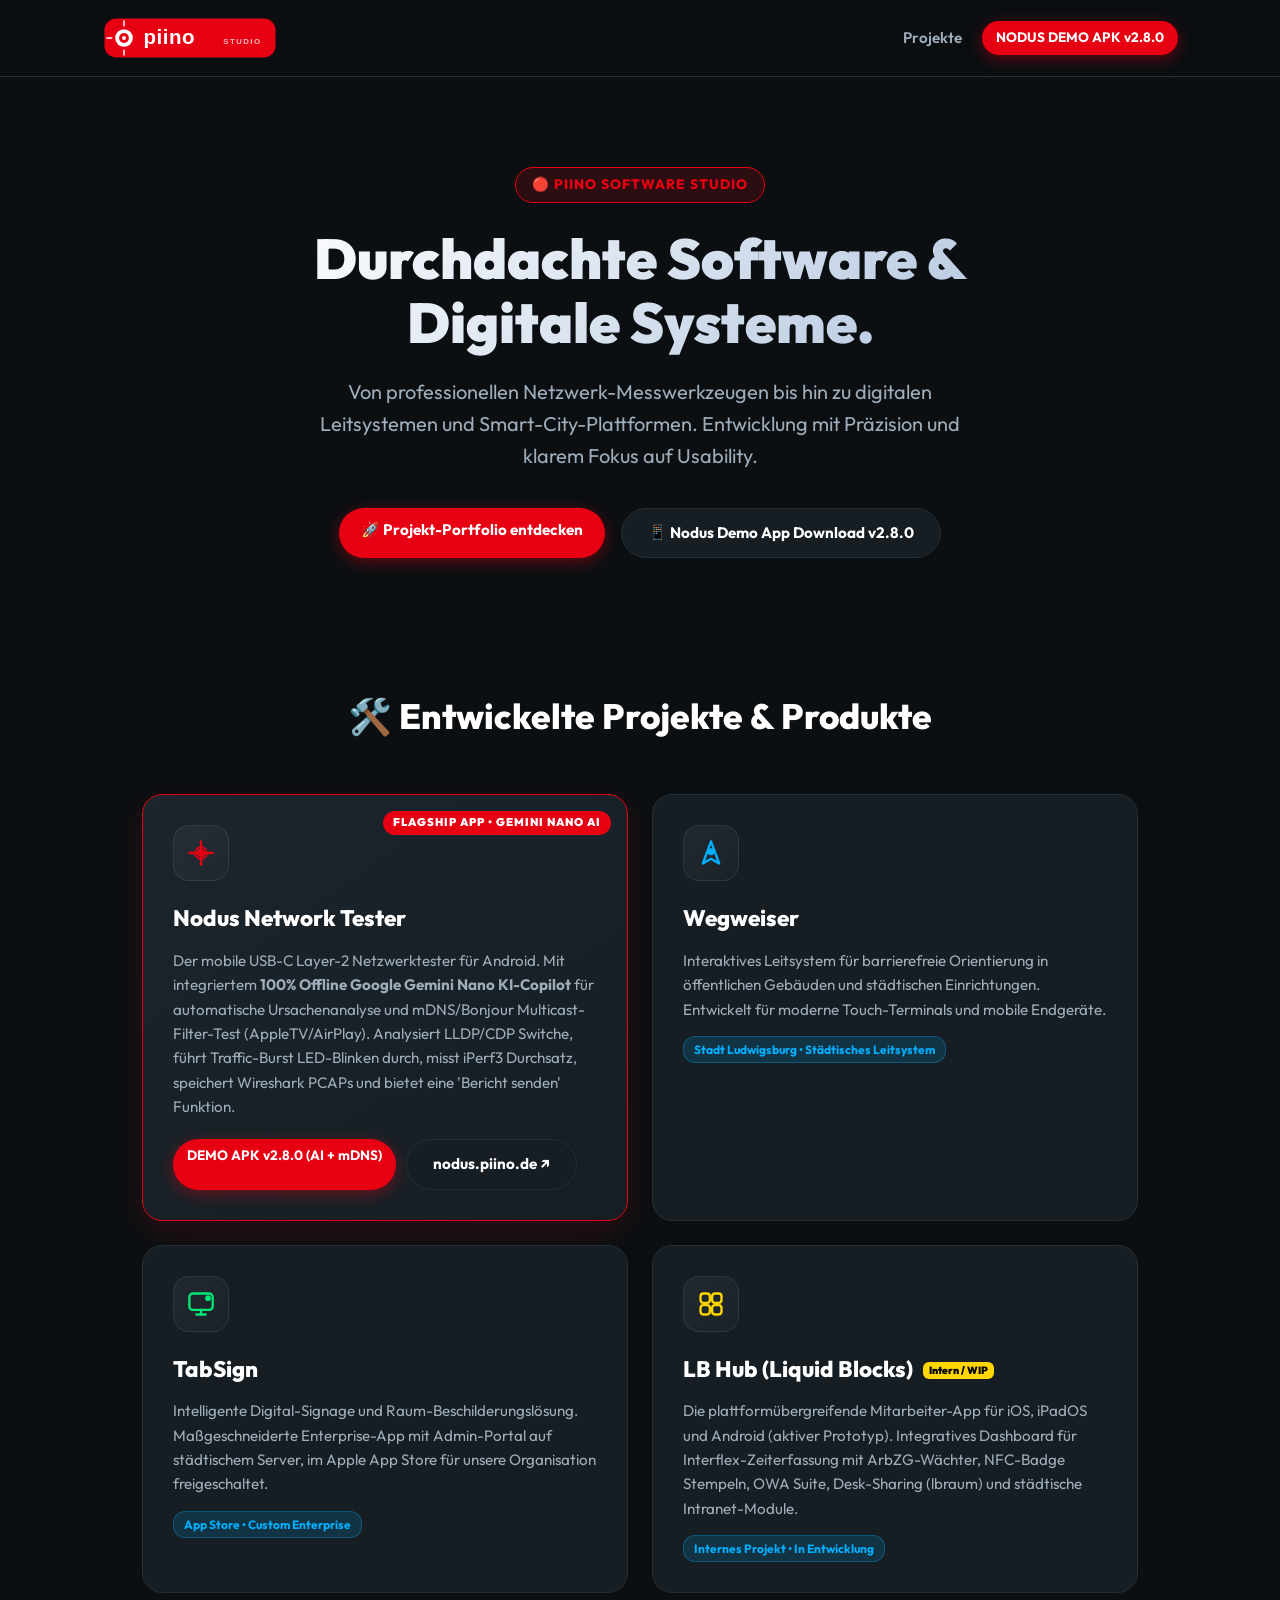
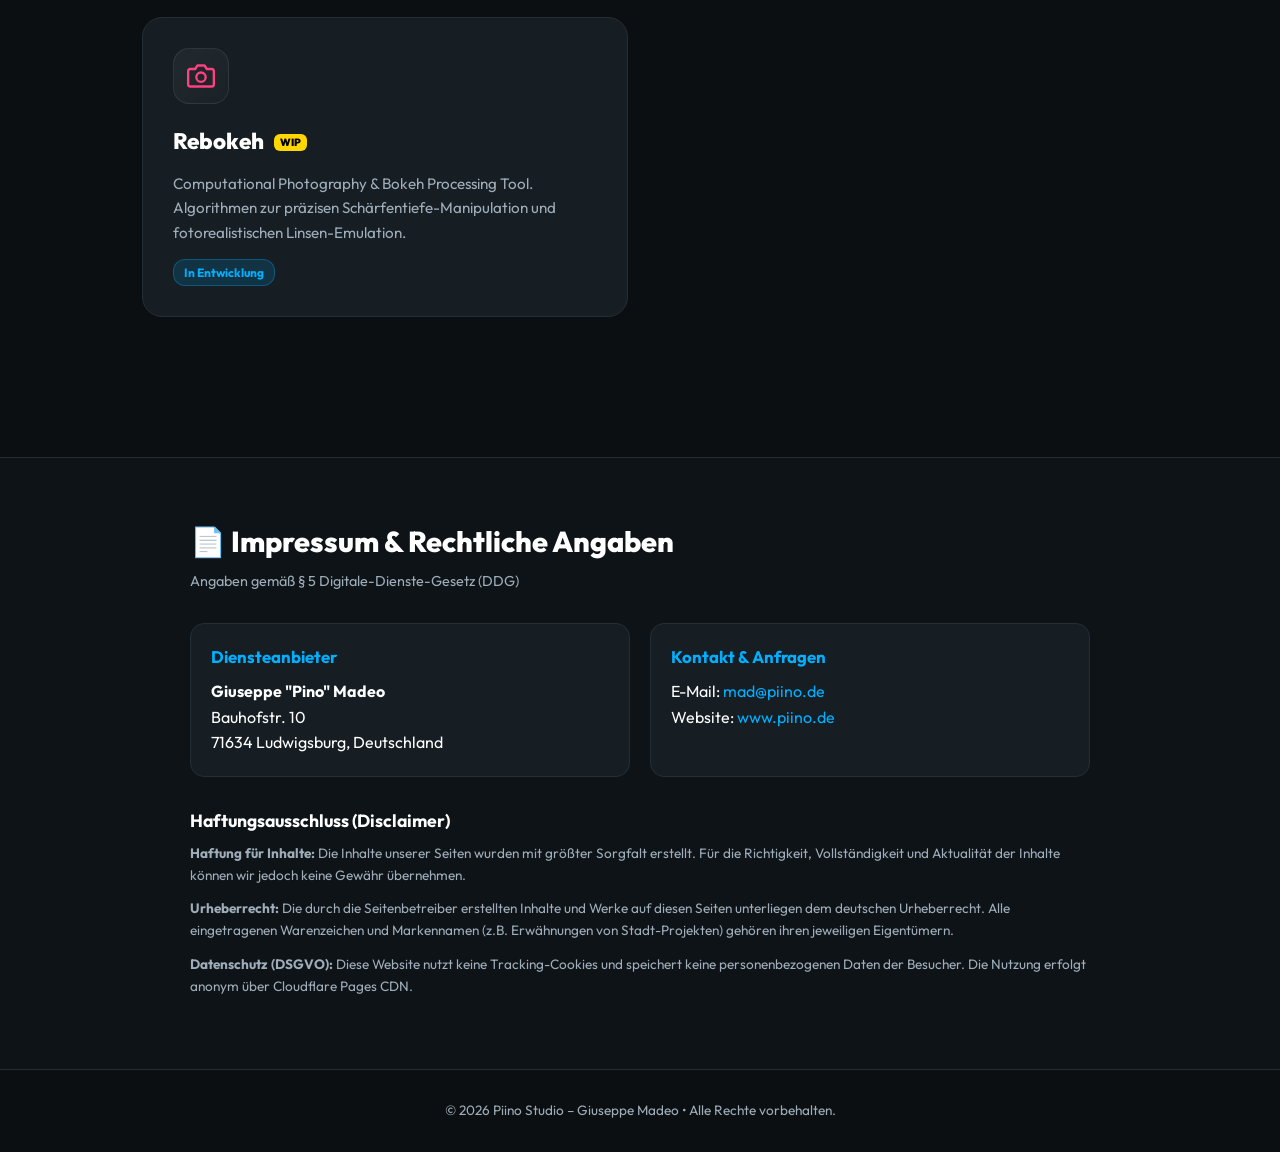
==== commit cdefd846: "Deploy Nodus v2.8.0-PRO (v29) with unambiguous AirPlay verdict banner for OTA" ====
--- a/index.html
+++ b/index.html
@@ -19,7 +19,7 @@
     </a>
     <div class="nav-links">
       <a href="#projekte" class="nav-link">Projekte</a>
-      <a href="downloads/Nodus-v2.7.0-DEMO.apk" download class="btn-primary btn-sm">NODUS DEMO APK v2.7.0</a>
+      <a href="downloads/Nodus-v2.8.0-DEMO.apk" download class="btn-primary btn-sm">NODUS DEMO APK v2.8.0</a>
     </div>
   </nav>
 
@@ -31,7 +31,7 @@
     
     <div class="hero-actions">
       <a href="#projekte" class="btn-primary">🚀 Projekt-Portfolio entdecken</a>
-      <a href="downloads/Nodus-v2.7.0-DEMO.apk" download class="btn-secondary">📱 Nodus Demo App Download v2.7.0</a>
+      <a href="downloads/Nodus-v2.8.0-DEMO.apk" download class="btn-secondary">📱 Nodus Demo App Download v2.8.0</a>
     </div>
   </section>
 
@@ -53,7 +53,7 @@
         <h3>Nodus Network Tester</h3>
         <p>Der mobile USB-C Layer-2 Netzwerktester für Android. Mit integriertem <strong>100% Offline Google Gemini Nano KI-Copilot</strong> für automatische Ursachenanalyse und mDNS/Bonjour Multicast-Filter-Test (AppleTV/AirPlay). Analysiert LLDP/CDP Switche, führt Traffic-Burst LED-Blinken durch, misst iPerf3 Durchsatz, speichert Wireshark PCAPs und bietet eine 'Bericht senden' Funktion.</p>
         <div class="card-actions">
-          <a href="downloads/Nodus-v2.7.0-DEMO.apk" download class="btn-primary btn-sm">DEMO APK v2.7.0 (AI + mDNS)</a>
+          <a href="downloads/Nodus-v2.8.0-DEMO.apk" download class="btn-primary btn-sm">DEMO APK v2.8.0 (AI + mDNS)</a>
           <a href="https://nodus.piino.de" target="_blank" class="btn-secondary btn-sm">nodus.piino.de ↗</a>
         </div>
       </div>
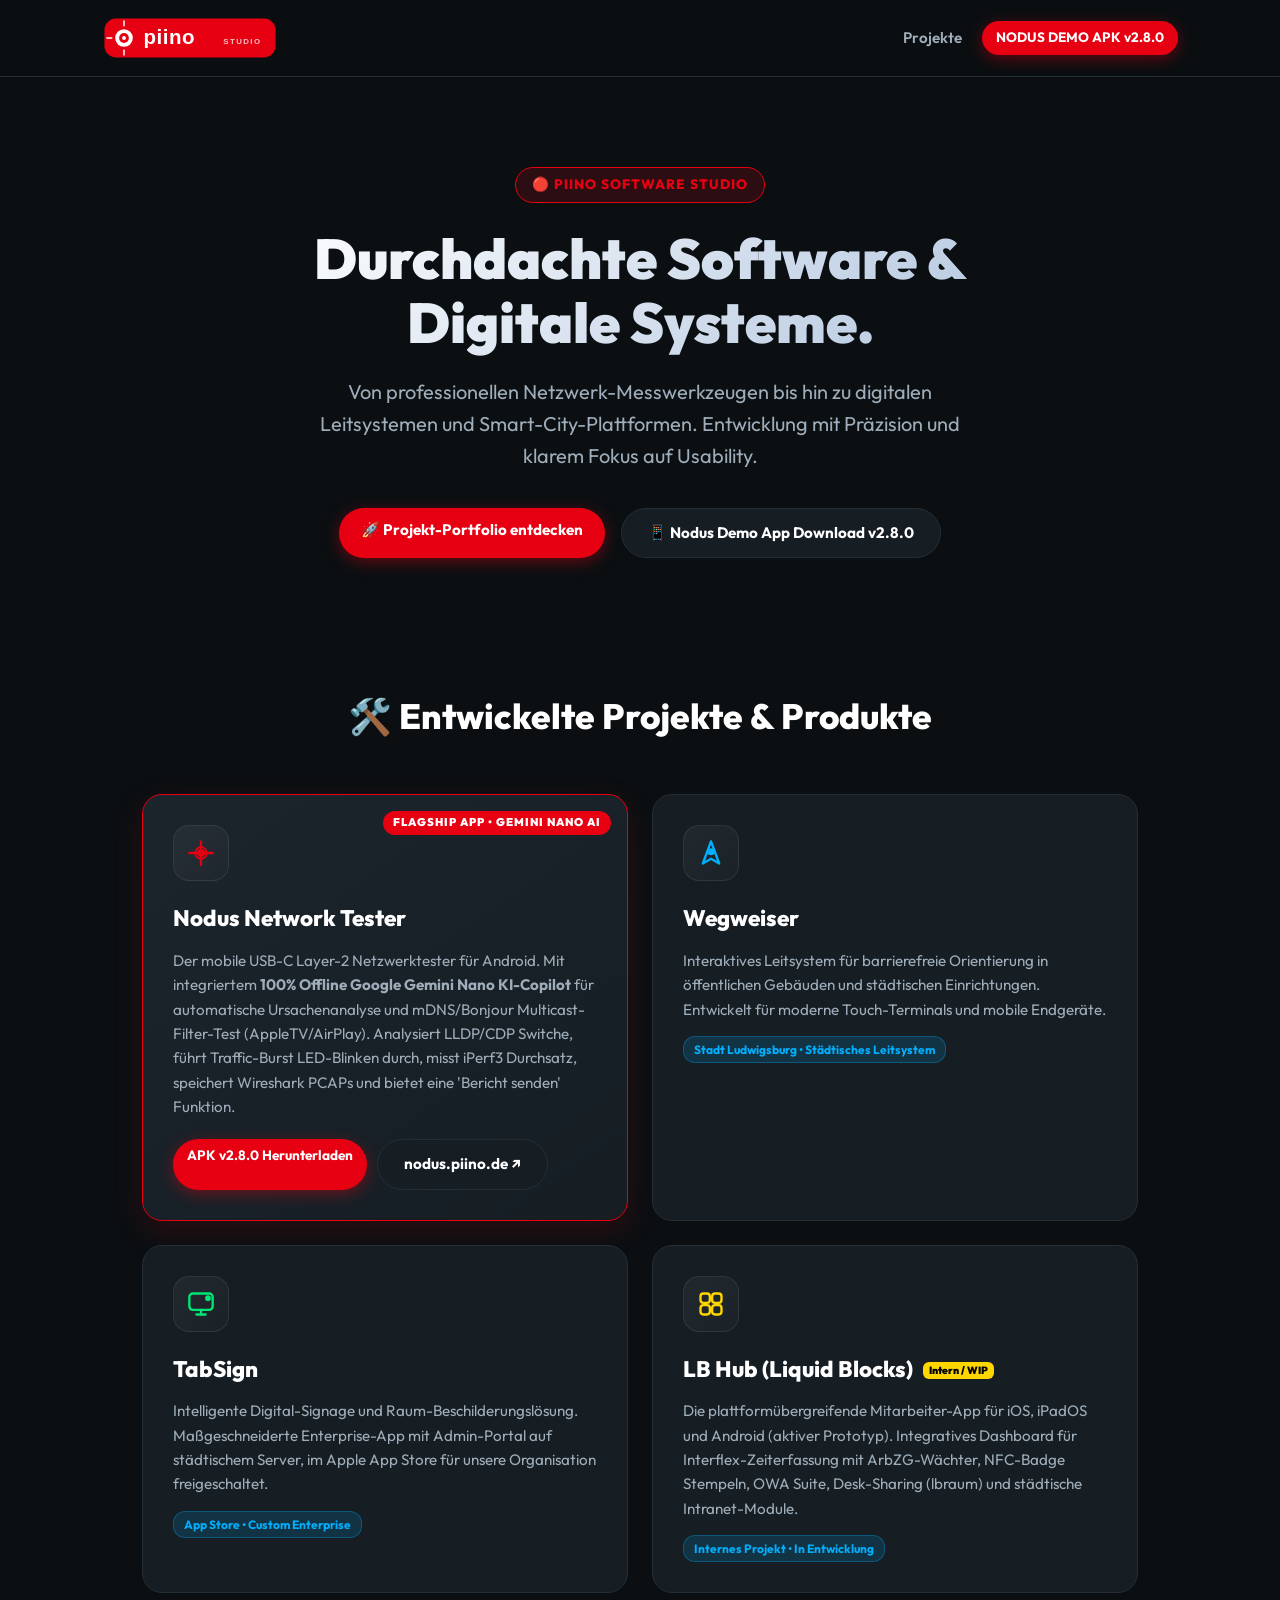
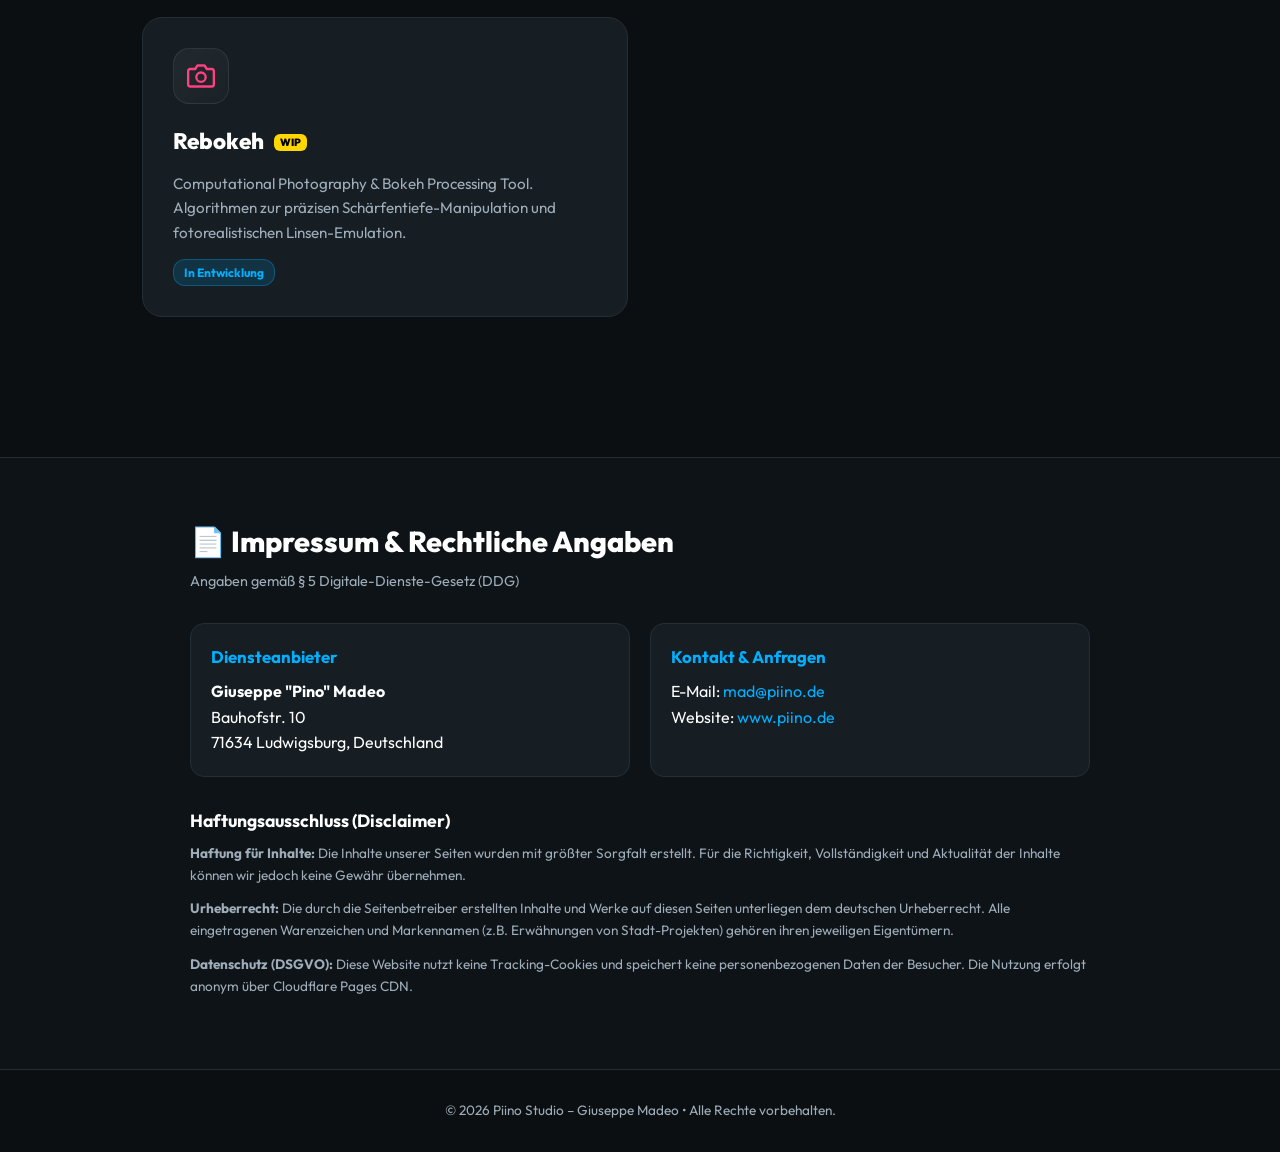
==== commit 4b72bbb3: "Update Nodus v2.8.0 release APK, version.json, landing pages and adaptive app icon" ====
--- a/index.html
+++ b/index.html
@@ -53,9 +53,10 @@
         <h3>Nodus Network Tester</h3>
         <p>Der mobile USB-C Layer-2 Netzwerktester für Android. Mit integriertem <strong>100% Offline Google Gemini Nano KI-Copilot</strong> für automatische Ursachenanalyse und mDNS/Bonjour Multicast-Filter-Test (AppleTV/AirPlay). Analysiert LLDP/CDP Switche, führt Traffic-Burst LED-Blinken durch, misst iPerf3 Durchsatz, speichert Wireshark PCAPs und bietet eine 'Bericht senden' Funktion.</p>
         <div class="card-actions">
-          <a href="downloads/Nodus-v2.8.0-DEMO.apk" download class="btn-primary btn-sm">DEMO APK v2.8.0 (AI + mDNS)</a>
+          <a href="downloads/Nodus_latest.apk" download class="btn-primary btn-sm">APK v2.8.0 Herunterladen</a>
           <a href="https://nodus.piino.de" target="_blank" class="btn-secondary btn-sm">nodus.piino.de ↗</a>
         </div>
+
       </div>
 
       <!-- Wegweiser -->
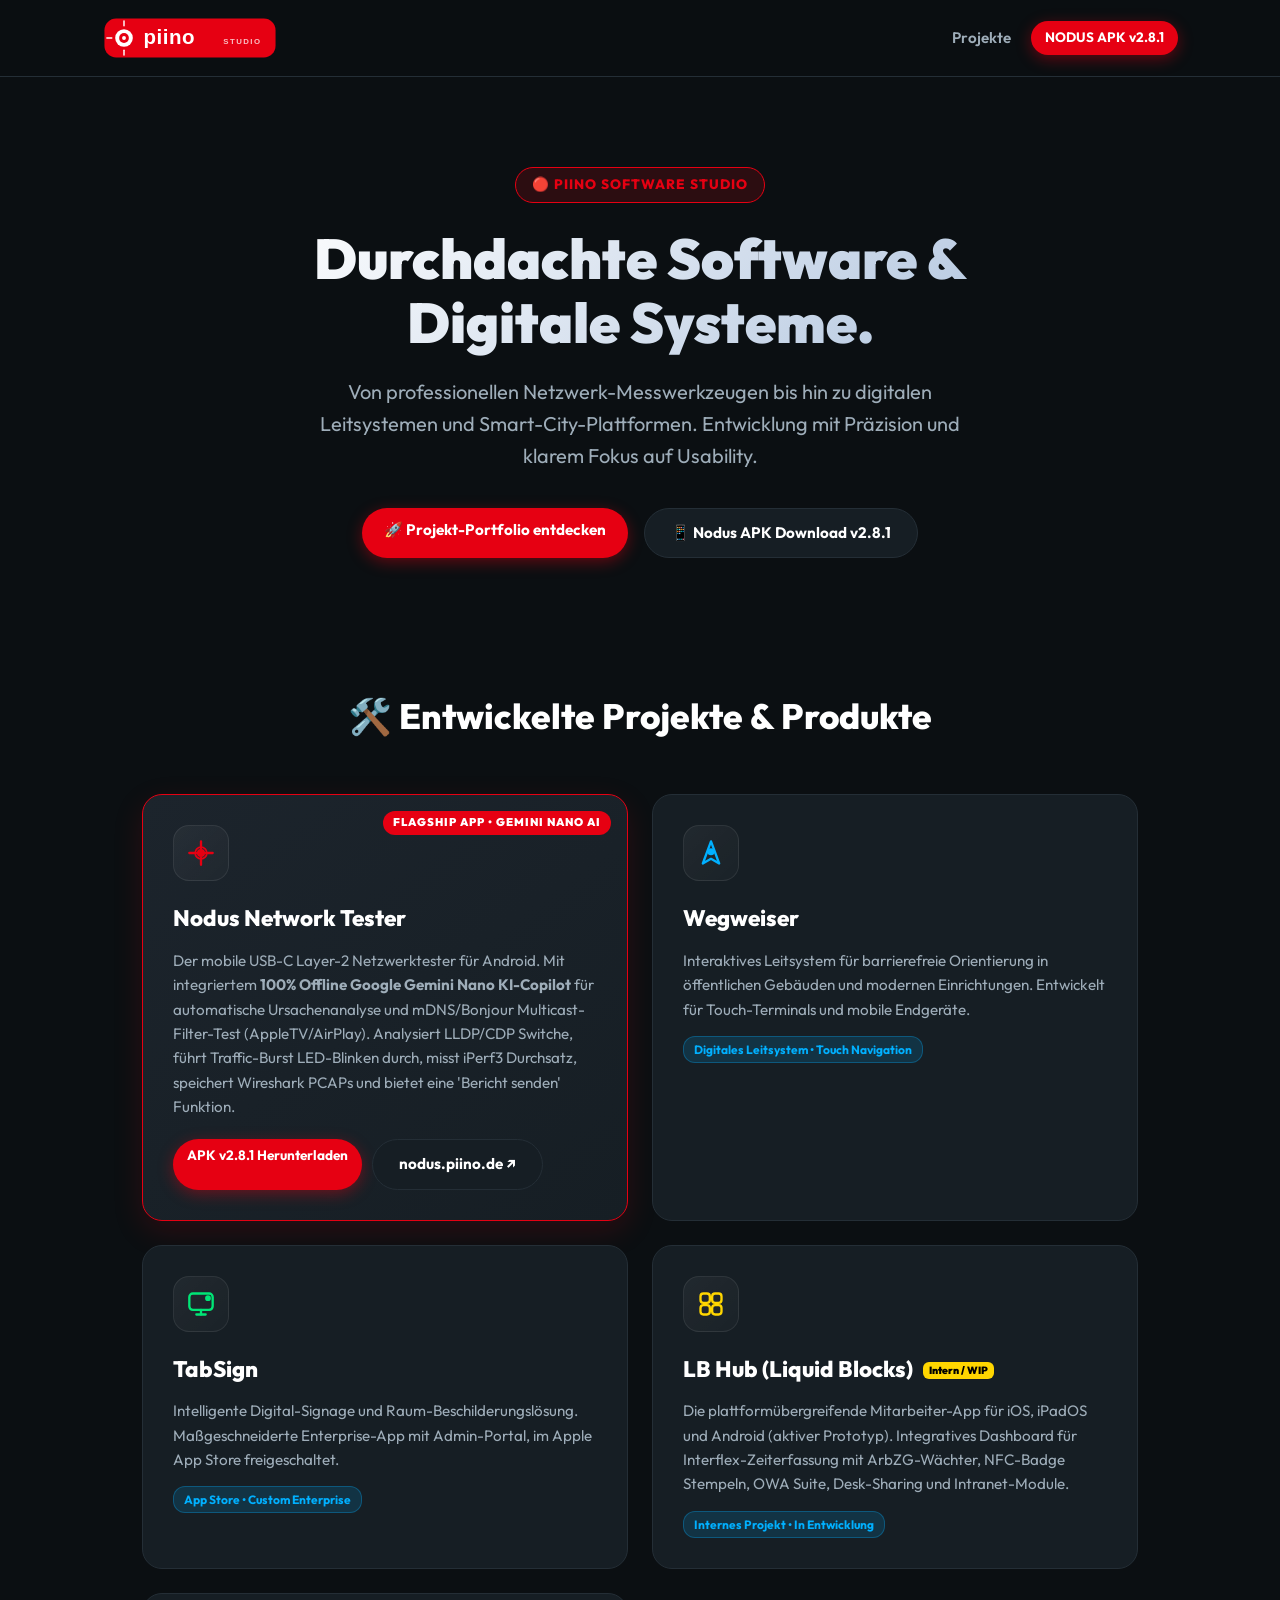
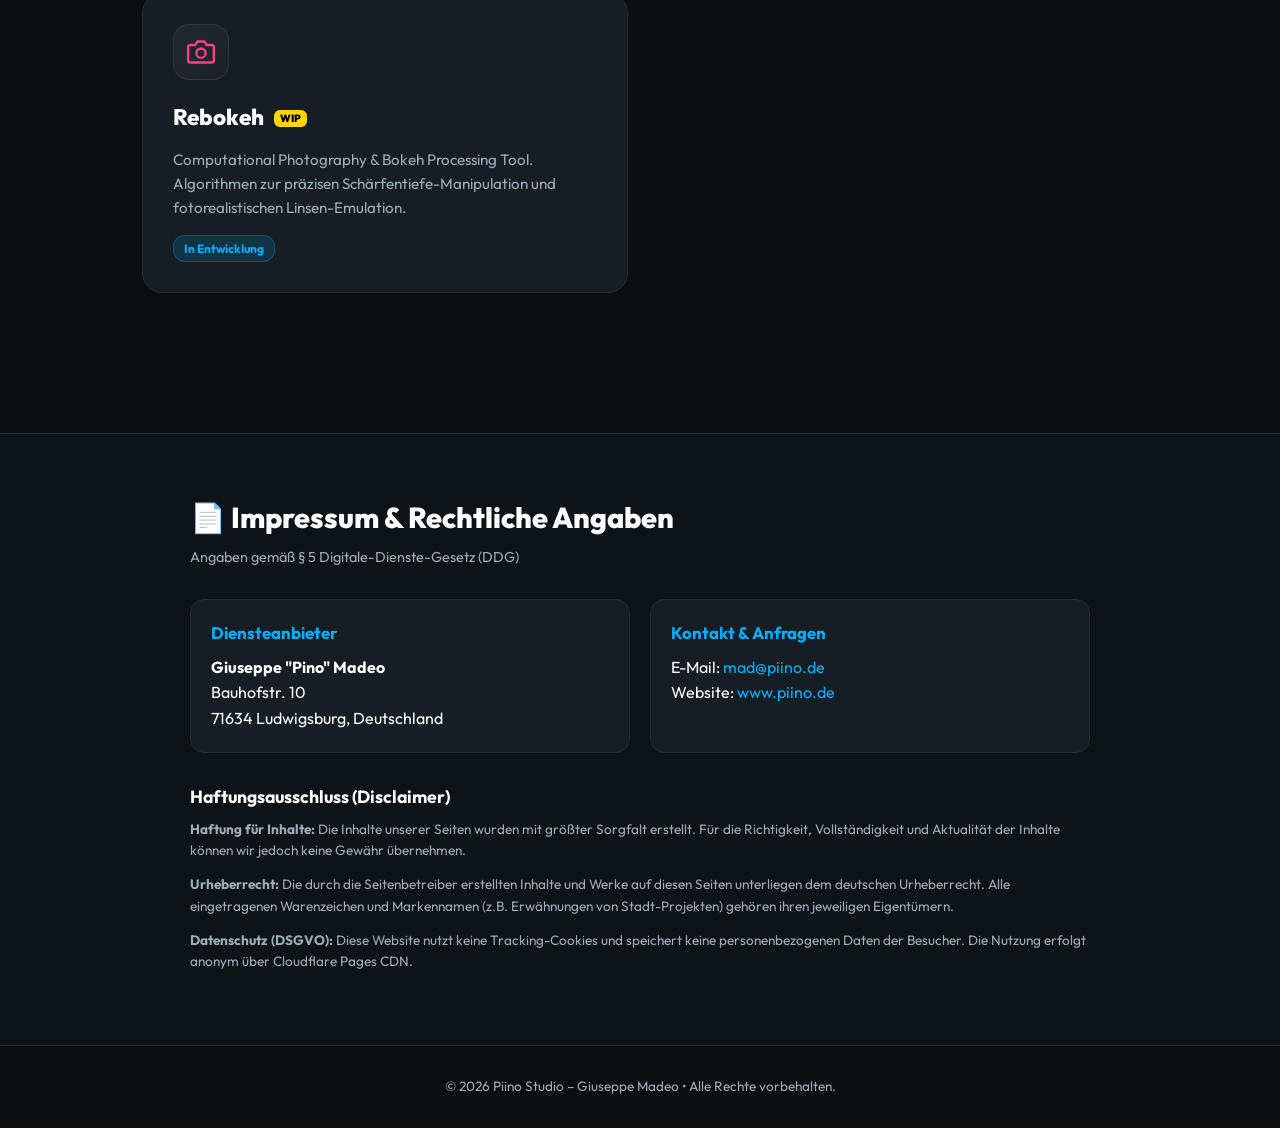
==== commit de8db6ca: "Update Nodus to v2.8.1, update download links and remove Ludwigsburg mentions from Wegweiser and Tab" ====
--- a/index.html
+++ b/index.html
@@ -16,10 +16,9 @@
   <nav class="navbar">
     <a href="#" class="nav-brand">
       <img src="piino-logo-legal.svg" alt="Piino Studio Logo" class="nav-logo-svg">
-    </a>
-    <div class="nav-links">
+    </a>    <div class="nav-links">
       <a href="#projekte" class="nav-link">Projekte</a>
-      <a href="downloads/Nodus-v2.8.0-DEMO.apk" download class="btn-primary btn-sm">NODUS DEMO APK v2.8.0</a>
+      <a href="downloads/Nodus_latest.apk" download class="btn-primary btn-sm">NODUS APK v2.8.1</a>
     </div>
   </nav>
 
@@ -31,7 +30,7 @@
     
     <div class="hero-actions">
       <a href="#projekte" class="btn-primary">🚀 Projekt-Portfolio entdecken</a>
-      <a href="downloads/Nodus-v2.8.0-DEMO.apk" download class="btn-secondary">📱 Nodus Demo App Download v2.8.0</a>
+      <a href="downloads/Nodus_latest.apk" download class="btn-secondary">📱 Nodus APK Download v2.8.1</a>
     </div>
   </section>
 
@@ -53,7 +52,7 @@
         <h3>Nodus Network Tester</h3>
         <p>Der mobile USB-C Layer-2 Netzwerktester für Android. Mit integriertem <strong>100% Offline Google Gemini Nano KI-Copilot</strong> für automatische Ursachenanalyse und mDNS/Bonjour Multicast-Filter-Test (AppleTV/AirPlay). Analysiert LLDP/CDP Switche, führt Traffic-Burst LED-Blinken durch, misst iPerf3 Durchsatz, speichert Wireshark PCAPs und bietet eine 'Bericht senden' Funktion.</p>
         <div class="card-actions">
-          <a href="downloads/Nodus_latest.apk" download class="btn-primary btn-sm">APK v2.8.0 Herunterladen</a>
+          <a href="downloads/Nodus_latest.apk" download class="btn-primary btn-sm">APK v2.8.1 Herunterladen</a>
           <a href="https://nodus.piino.de" target="_blank" class="btn-secondary btn-sm">nodus.piino.de ↗</a>
         </div>
 
@@ -68,8 +67,8 @@
           </svg>
         </div>
         <h3>Wegweiser</h3>
-        <p>Interaktives Leitsystem für barrierefreie Orientierung in öffentlichen Gebäuden und städtischen Einrichtungen. Entwickelt für moderne Touch-Terminals und mobile Endgeräte.</p>
-        <div class="card-tag">Stadt Ludwigsburg &bull; Städtisches Leitsystem</div>
+        <p>Interaktives Leitsystem für barrierefreie Orientierung in öffentlichen Gebäuden und modernen Einrichtungen. Entwickelt für Touch-Terminals und mobile Endgeräte.</p>
+        <div class="card-tag">Digitales Leitsystem &bull; Touch Navigation</div>
       </div>
 
       <!-- TabSign -->
@@ -83,7 +82,7 @@
           </svg>
         </div>
         <h3>TabSign</h3>
-        <p>Intelligente Digital-Signage und Raum-Beschilderungslösung. Maßgeschneiderte Enterprise-App mit Admin-Portal auf städtischem Server, im Apple App Store für unsere Organisation freigeschaltet.</p>
+        <p>Intelligente Digital-Signage und Raum-Beschilderungslösung. Maßgeschneiderte Enterprise-App mit Admin-Portal, im Apple App Store freigeschaltet.</p>
         <div class="card-tag">App Store &bull; Custom Enterprise</div>
       </div>
 
@@ -98,9 +97,10 @@
           </svg>
         </div>
         <h3>LB Hub (Liquid Blocks) <span class="wip-badge">Intern / WIP</span></h3>
-        <p>Die plattformübergreifende Mitarbeiter-App für iOS, iPadOS und Android (aktiver Prototyp). Integratives Dashboard für Interflex-Zeiterfassung mit ArbZG-Wächter, NFC-Badge Stempeln, OWA Suite, Desk-Sharing (lbraum) und städtische Intranet-Module.</p>
+        <p>Die plattformübergreifende Mitarbeiter-App für iOS, iPadOS und Android (aktiver Prototyp). Integratives Dashboard für Interflex-Zeiterfassung mit ArbZG-Wächter, NFC-Badge Stempeln, OWA Suite, Desk-Sharing und Intranet-Module.</p>
         <div class="card-tag">Internes Projekt &bull; In Entwicklung</div>
       </div>
+
 
       <!-- Rebokeh (WIP) -->
       <div class="card">
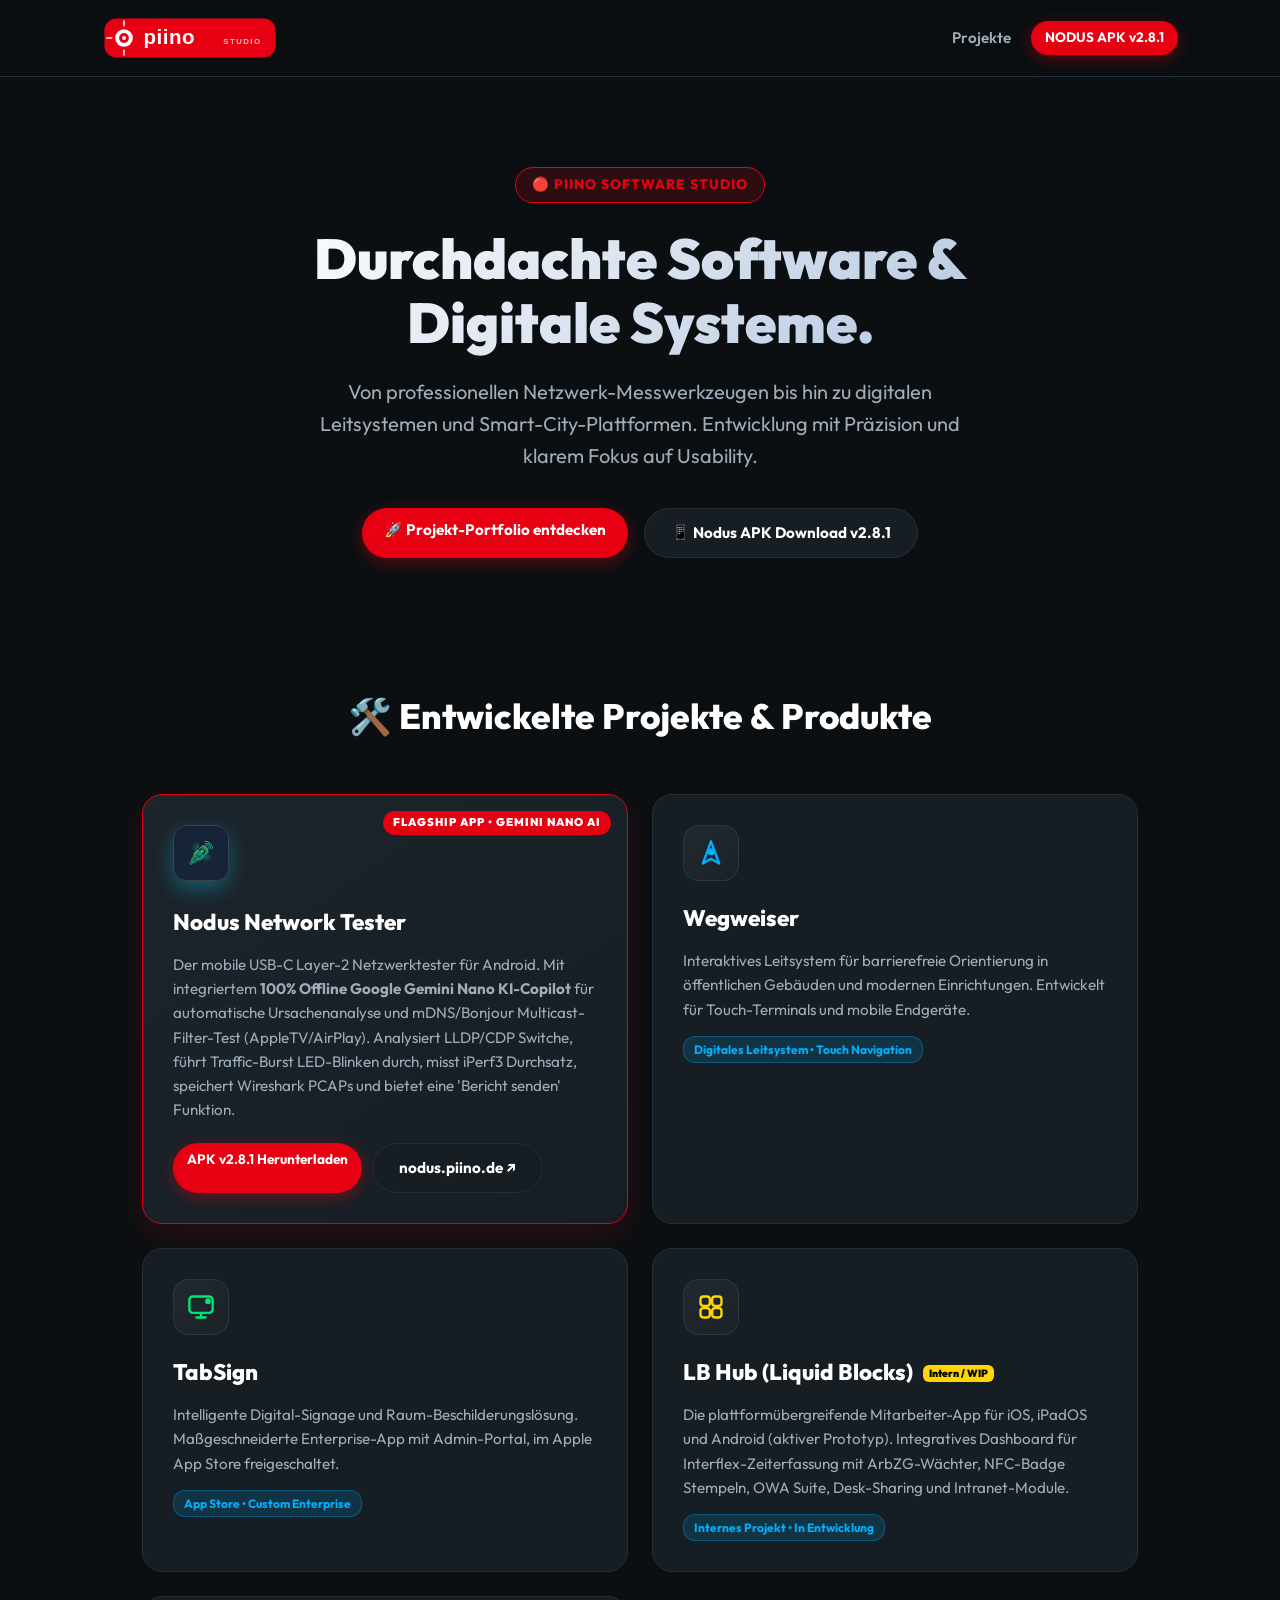
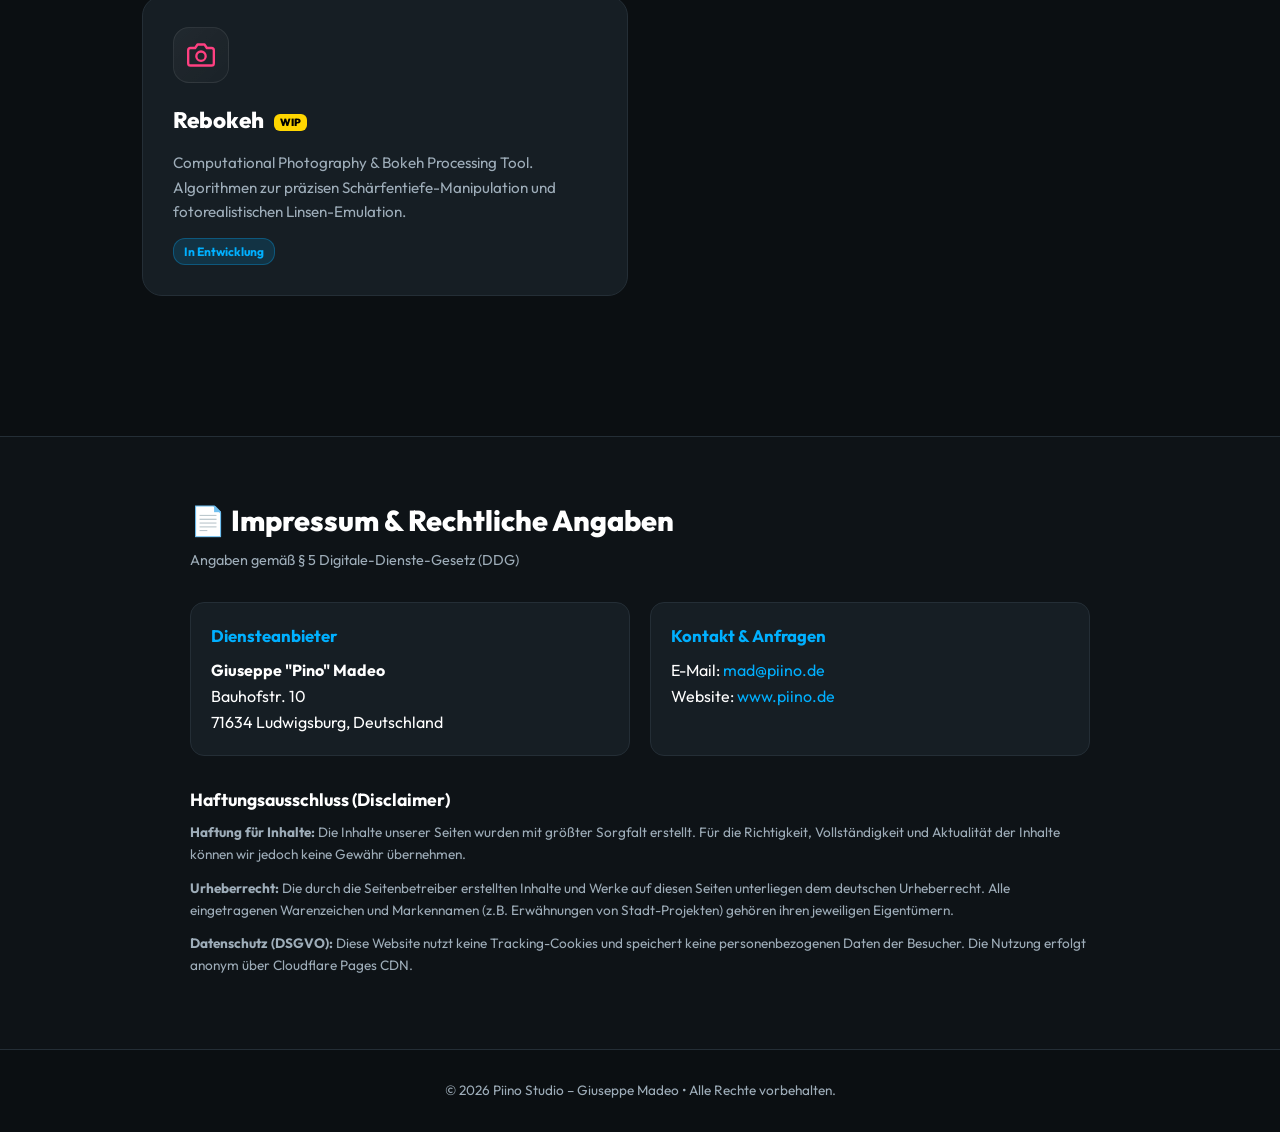
==== commit 16e866e9: "Update launcher & header icon resources, web favicons and app card icons" ====
--- a/index.html
+++ b/index.html
@@ -8,6 +8,8 @@
   <link rel="preconnect" href="https://fonts.googleapis.com">
   <link rel="preconnect" href="https://fonts.gstatic.com" crossorigin>
   <link href="https://fonts.googleapis.com/css2?family=Outfit:wght@400;600;800;900&display=swap" rel="stylesheet">
+  <link rel="icon" type="image/png" href="nodus-app-icon.png">
+  <link rel="apple-touch-icon" href="nodus-app-icon.png">
   <link rel="stylesheet" href="styles.css">
 </head>
 <body>
@@ -42,12 +44,8 @@
       <!-- Nodus (Flagship) -->
       <div class="card card-featured">
         <div class="card-badge">FLAGSHIP APP &bull; GEMINI NANO AI</div>
-        <div class="card-icon-svg">
-          <svg xmlns="http://www.w3.org/2000/svg" viewBox="0 0 24 24" fill="none" stroke="#E60012" stroke-width="2" stroke-linecap="round" stroke-linejoin="round">
-            <path d="M12 2v6m0 8v6M2 12h6m8 0h6"/>
-            <circle cx="12" cy="12" r="5" stroke="#E60012" stroke-width="1.5" fill="none"/>
-            <circle cx="12" cy="12" r="2.5" fill="#E60012"/>
-          </svg>
+        <div style="margin-bottom: 16px;">
+          <img src="nodus-app-icon.png" alt="Nodus App Icon" style="width: 56px; height: 56px; border-radius: 14px; box-shadow: 0 8px 20px rgba(0, 225, 255, 0.3); border: 1px solid rgba(255, 255, 255, 0.15);">
         </div>
         <h3>Nodus Network Tester</h3>
         <p>Der mobile USB-C Layer-2 Netzwerktester für Android. Mit integriertem <strong>100% Offline Google Gemini Nano KI-Copilot</strong> für automatische Ursachenanalyse und mDNS/Bonjour Multicast-Filter-Test (AppleTV/AirPlay). Analysiert LLDP/CDP Switche, führt Traffic-Burst LED-Blinken durch, misst iPerf3 Durchsatz, speichert Wireshark PCAPs und bietet eine 'Bericht senden' Funktion.</p>
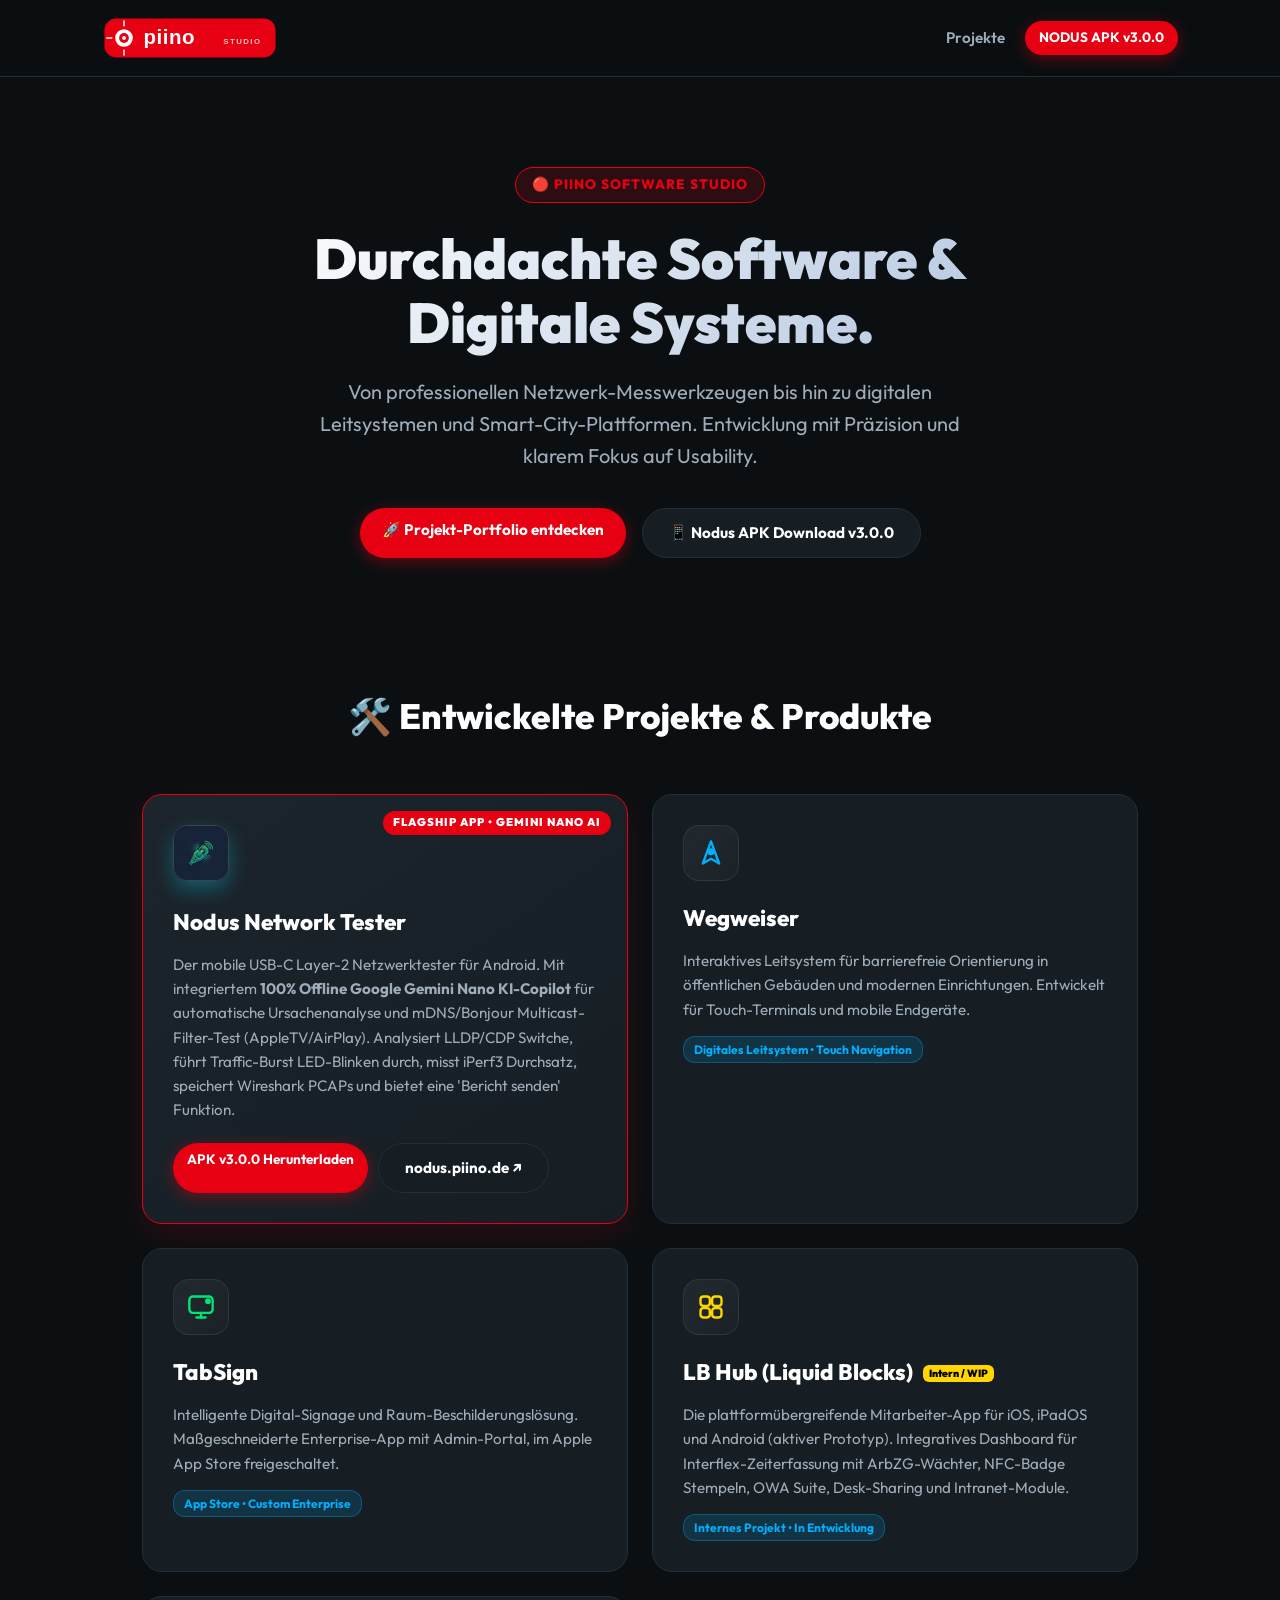
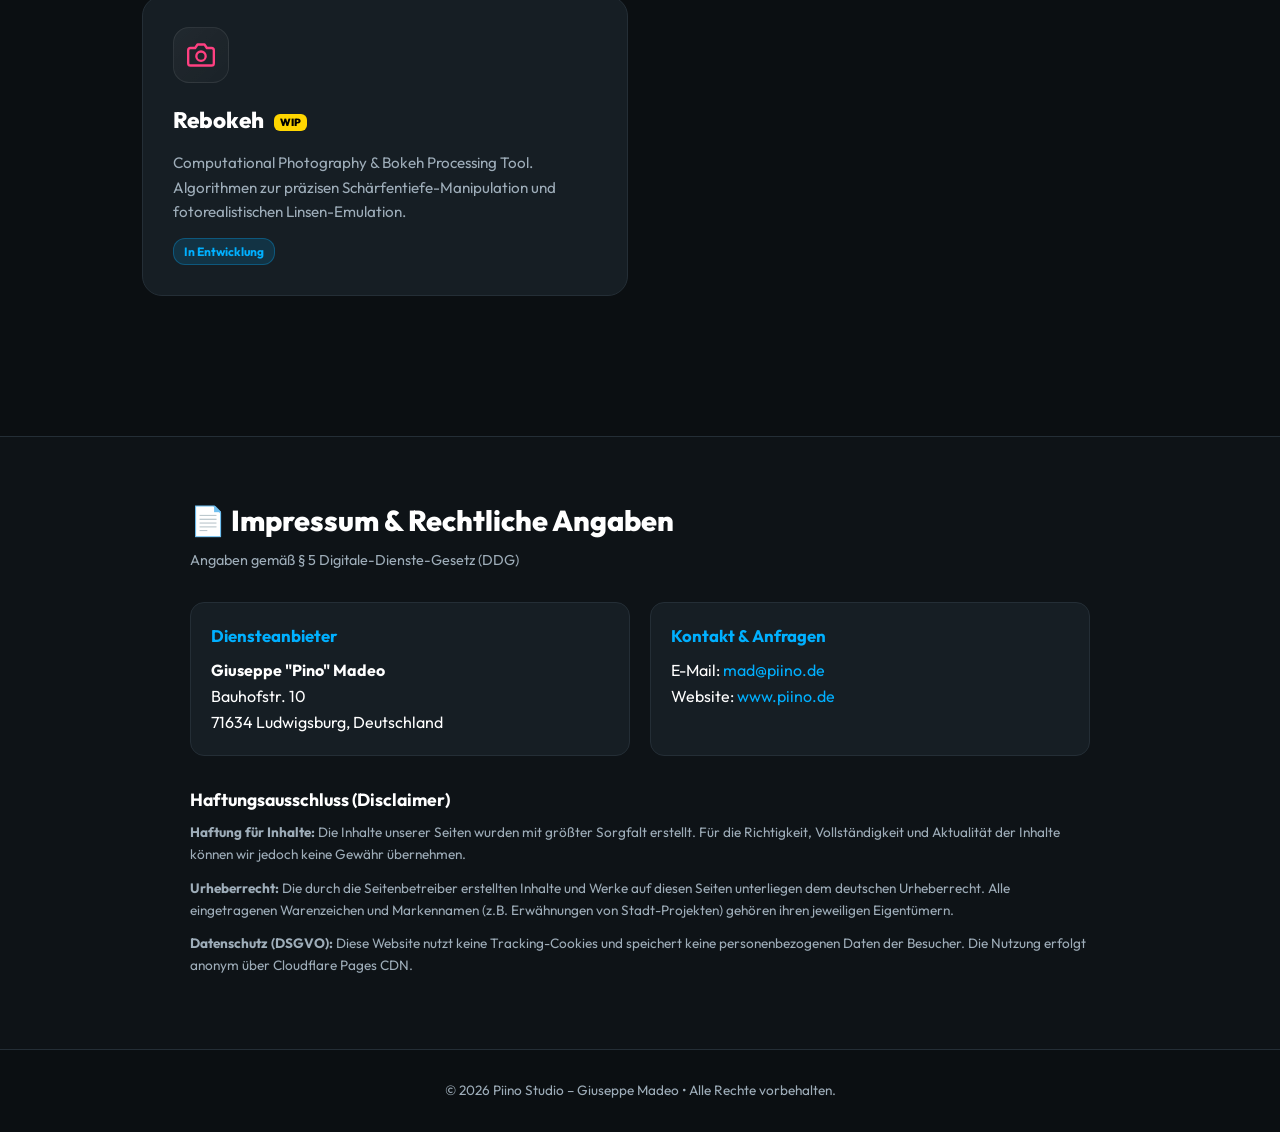
==== commit 92154ea7: "Update piino-web with fresh v3.0.0-PRO APK links (Nodus_v3.0.0_PRO.apk)" ====
--- a/index.html
+++ b/index.html
@@ -20,7 +20,7 @@
       <img src="piino-logo-legal.svg" alt="Piino Studio Logo" class="nav-logo-svg">
     </a>    <div class="nav-links">
       <a href="#projekte" class="nav-link">Projekte</a>
-      <a href="downloads/Nodus_latest.apk" download class="btn-primary btn-sm">NODUS APK v2.8.1</a>
+      <a href="downloads/Nodus_v3.0.0_PRO.apk" download class="btn-primary btn-sm">NODUS APK v3.0.0</a>
     </div>
   </nav>
 
@@ -32,7 +32,7 @@
     
     <div class="hero-actions">
       <a href="#projekte" class="btn-primary">🚀 Projekt-Portfolio entdecken</a>
-      <a href="downloads/Nodus_latest.apk" download class="btn-secondary">📱 Nodus APK Download v2.8.1</a>
+      <a href="downloads/Nodus_v3.0.0_PRO.apk" download class="btn-secondary">📱 Nodus APK Download v3.0.0</a>
     </div>
   </section>
 
@@ -50,7 +50,7 @@
         <h3>Nodus Network Tester</h3>
         <p>Der mobile USB-C Layer-2 Netzwerktester für Android. Mit integriertem <strong>100% Offline Google Gemini Nano KI-Copilot</strong> für automatische Ursachenanalyse und mDNS/Bonjour Multicast-Filter-Test (AppleTV/AirPlay). Analysiert LLDP/CDP Switche, führt Traffic-Burst LED-Blinken durch, misst iPerf3 Durchsatz, speichert Wireshark PCAPs und bietet eine 'Bericht senden' Funktion.</p>
         <div class="card-actions">
-          <a href="downloads/Nodus_latest.apk" download class="btn-primary btn-sm">APK v2.8.1 Herunterladen</a>
+          <a href="downloads/Nodus_v3.0.0_PRO.apk" download class="btn-primary btn-sm">APK v3.0.0 Herunterladen</a>
           <a href="https://nodus.piino.de" target="_blank" class="btn-secondary btn-sm">nodus.piino.de ↗</a>
         </div>
 
